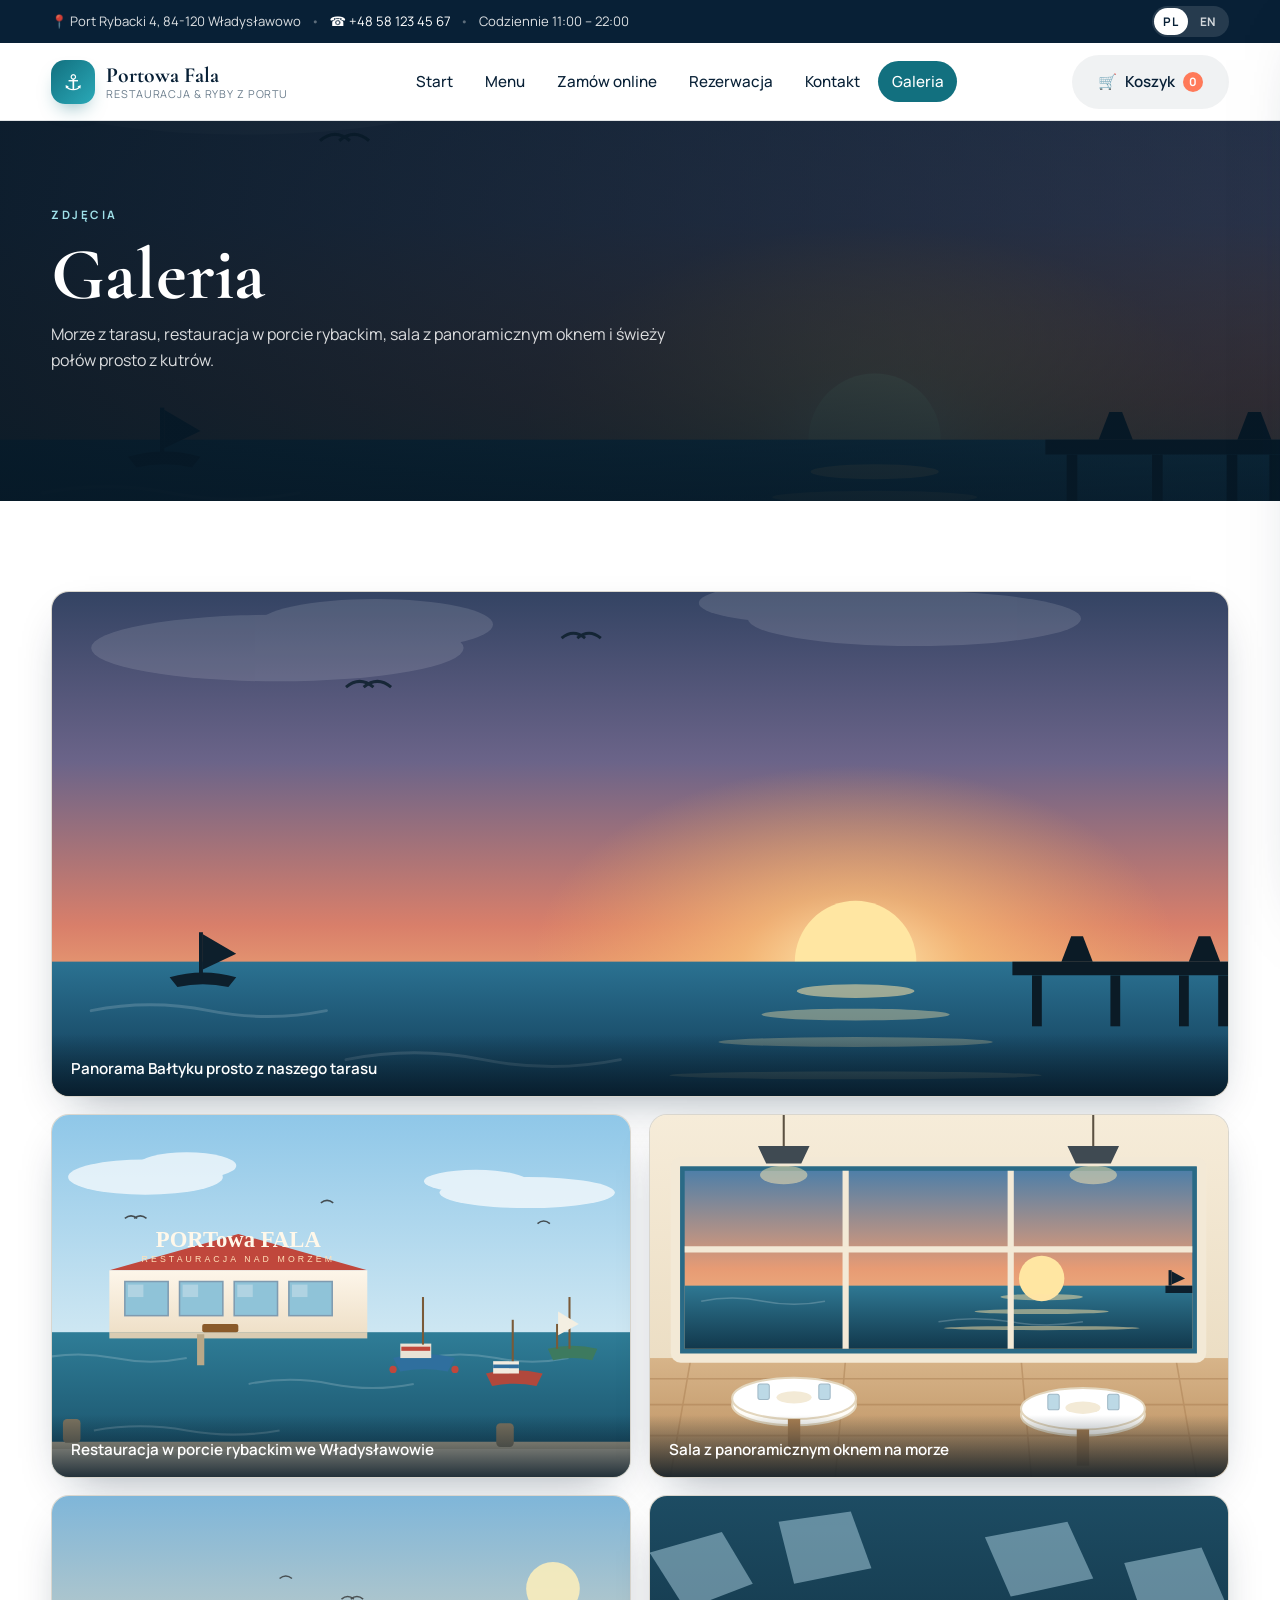
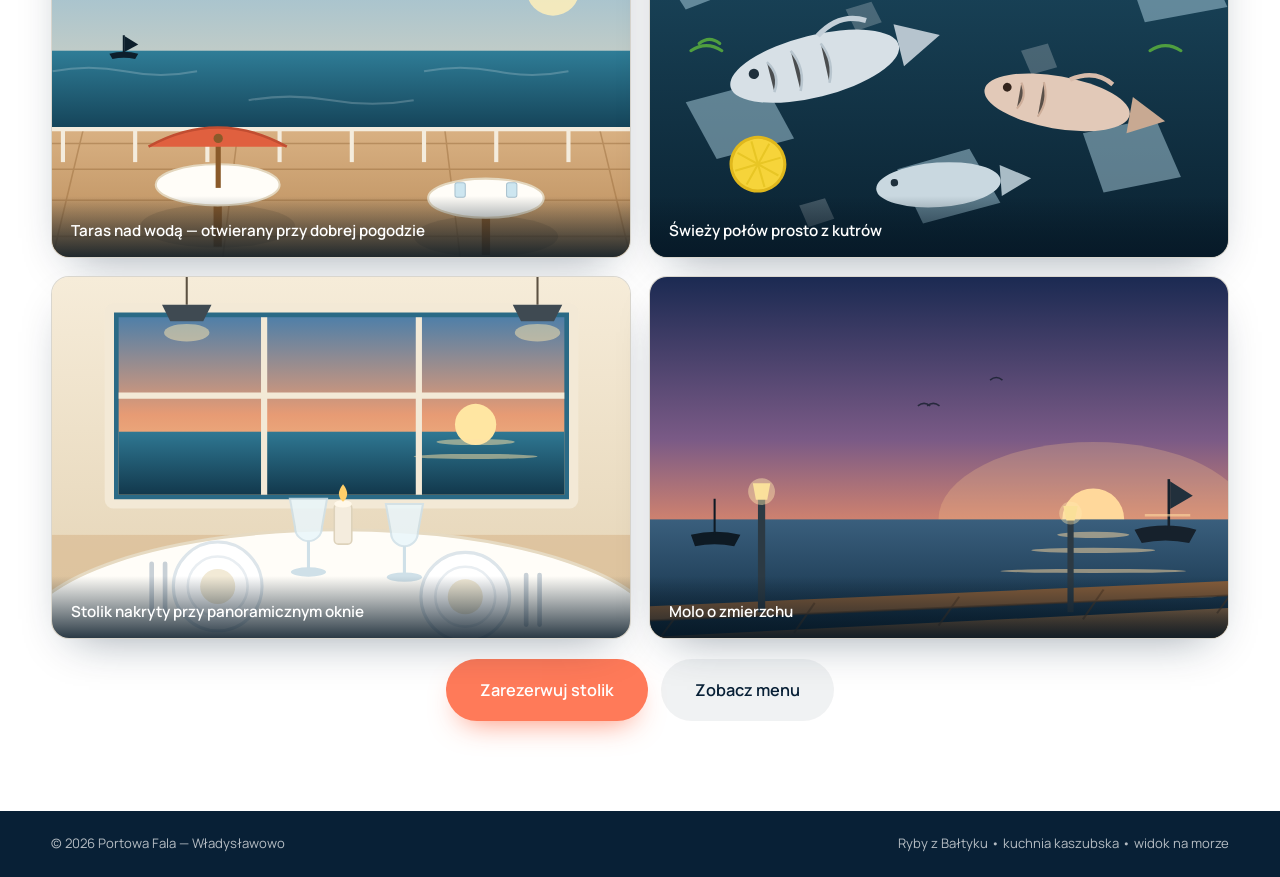
==== galeria.html @ cb75e4c3 "już gotowa strona ale nie pod tel i tablet" ====
<!DOCTYPE html>
<html lang="pl">
<head>
  <meta charset="UTF-8" />
  <meta name="viewport" content="width=device-width, initial-scale=1.0" />
  <title>Galeria — Portowa Fala | Władysławowo</title>
  <meta name="description" content="Galeria restauracji Portowa Fala: panorama Bałtyku, port rybacki we Władysławowie, sala z panoramicznym oknem, taras nad wodą i świeży połów." />
  <link rel="preconnect" href="https://fonts.googleapis.com" />
  <link rel="preconnect" href="https://fonts.gstatic.com" crossorigin />
  <link href="https://fonts.googleapis.com/css2?family=Cormorant+Garamond:wght@500;600;700&family=Manrope:wght@300;400;500;600;700&display=swap" rel="stylesheet" />
  <link rel="stylesheet" href="css/styles.css" />
</head>
<body>
  <div class="topbar">
    <div class="wrap topbar__inner">
      <div class="topbar__info">
        <span>📍 Port Rybacki 4, 84-120 Władysławowo</span>
        <span class="topbar__sep">•</span>
        <a href="tel:+48581234567">☎ +48 58 123 45 67</a>
        <span class="topbar__sep">•</span>
        <span>Codziennie 11:00 – 22:00</span>
      </div>
      <div class="lang" id="langSwitch" role="group" aria-label="Język / Language">
        <button class="lang__btn is-active" data-lang="pl" type="button">PL</button>
        <button class="lang__btn" data-lang="en" type="button">EN</button>
      </div>
    </div>
  </div>

  <header class="nav" id="nav">
    <div class="wrap nav__inner">
      <a href="index.html" class="brand">
        <span class="brand__mark" aria-hidden="true">⚓</span>
        <span class="brand__text">
          <strong>Portowa Fala</strong>
          <small>restauracja &amp; ryby z portu</small>
        </span>
      </a>
      <nav class="nav__links" id="navLinks">
        <a href="index.html">Start</a>
        <a href="menu.html">Menu</a>
        <a href="zamow.html">Zamów online</a>
        <a href="rezerwacja.html">Rezerwacja</a>
        <a href="kontakt.html">Kontakt</a>
        <a href="galeria.html" class="is-current">Galeria</a>
      </nav>
      <div class="nav__actions">
        <button class="btn btn--ghost cart-btn" id="cartBtn" type="button" aria-label="Koszyk" data-i18n-aria-label="cart.aria">
          🛒 <span class="cart-btn__label">Koszyk</span>
          <span class="badge" id="cartCount">0</span>
        </button>
        <button class="hamburger" id="hamburger" type="button" aria-label="Menu" aria-expanded="false">
          <span></span><span></span><span></span>
        </button>
      </div>
    </div>
  </header>

  <section class="page-hero page-hero--photo">
    <img class="page-hero__img" data-place="panorama"
         data-i18n-alt="Panorama morza z tarasu — zachód słońca nad Bałtykiem" alt="Panorama morza z tarasu — zachód słońca nad Bałtykiem" />
    <div class="page-hero__shade" aria-hidden="true"></div>
    <div class="wrap page-hero__content">
      <p class="eyebrow eyebrow--light">Zdjęcia</p>
      <h1>Galeria</h1>
      <p class="page-hero__lead">Morze z tarasu, restauracja w porcie rybackim, sala z panoramicznym oknem i świeży połów prosto z kutrów.</p>
    </div>
  </section>

  <section class="section">
    <div class="wrap">
      <div class="gallery">
        <figure class="gallery__item gallery__item--wide">
          <img data-place="panorama" data-i18n-alt="Panorama morza z tarasu — zachód słońca nad Bałtykiem" alt="Panorama morza z tarasu — zachód słońca nad Bałtykiem" />
          <figcaption>Panorama Bałtyku prosto z naszego tarasu</figcaption>
        </figure>
        <figure class="gallery__item">
          <img data-place="port" data-i18n-alt="Restauracja Portowa Fala w porcie rybackim we Władysławowie" alt="Restauracja Portowa Fala w porcie rybackim we Władysławowie" />
          <figcaption>Restauracja w porcie rybackim we Władysławowie</figcaption>
        </figure>
        <figure class="gallery__item">
          <img data-place="interior" data-i18n-alt="Sala restauracji z panoramicznym oknem na morze" alt="Sala restauracji z panoramicznym oknem na morze" />
          <figcaption>Sala z panoramicznym oknem na morze</figcaption>
        </figure>
        <figure class="gallery__item">
          <img data-place="terrace" data-i18n-alt="Taras restauracji nad wodą" alt="Taras restauracji nad wodą" />
          <figcaption>Taras nad wodą — otwierany przy dobrej pogodzie</figcaption>
        </figure>
        <figure class="gallery__item">
          <img data-place="catch" data-i18n-alt="Świeży połów z kutrów na lodzie" alt="Świeży połów z kutrów na lodzie" />
          <figcaption>Świeży połów prosto z kutrów</figcaption>
        </figure>
        <figure class="gallery__item">
          <img data-place="table" data-i18n-alt="Stolik nakryty przy panoramicznym oknie" alt="Stolik nakryty przy panoramicznym oknie" />
          <figcaption>Stolik nakryty przy panoramicznym oknie</figcaption>
        </figure>
        <figure class="gallery__item">
          <img data-place="molo" data-i18n-alt="Molo rybackie o zmierzchu" alt="Molo rybackie o zmierzchu" />
          <figcaption>Molo o zmierzchu</figcaption>
        </figure>
      </div>

      <div class="actions-row actions-row--center menu-actions">
        <a class="btn btn--primary btn--big" href="rezerwacja.html">Zarezerwuj stolik</a>
        <a class="btn btn--ghost btn--big" href="menu.html">Zobacz menu</a>
      </div>
    </div>
  </section>

  <footer class="footer">
    <div class="wrap footer__inner">
      <span>© <span id="year"></span> Portowa Fala — Władysławowo</span>
      <span>Ryby z Bałtyku • kuchnia kaszubska • widok na morze</span>
    </div>
  </footer>

  <script src="js/i18n.js"></script>
  <script src="js/data.js"></script>
  <script src="js/place-images.js"></script>
  <script src="js/dish-images.js"></script>
  <script src="js/app.js"></script>
</body>
</html>
---- css/styles.css ----
/* ===================================================================
   Portowa Fala — restauracja nad morzem, Władysławowo
   =================================================================== */

:root {
  --navy: #082036;
  --navy-2: #0e3350;
  --sea: #12707f;
  --sea-light: #2aa9b8;
  --sand: #f6efe3;
  --sand-2: #ece0cb;
  --coral: #ff7a59;
  --gold: #d9a441;
  --green: #2f9e63;
  --red: #d5544f;
  --ink: #12212e;
  --muted: #6b7d8c;
  --line: rgba(8, 32, 54, 0.12);
  --white: #ffffff;
  --radius: 18px;
  --radius-sm: 12px;
  --shadow: 0 18px 45px -22px rgba(8, 32, 54, 0.45);
  --shadow-lg: 0 30px 70px -30px rgba(8, 32, 54, 0.55);
  --font: "Manrope", "Segoe UI", system-ui, -apple-system, sans-serif;
  --font-display: "Cormorant Garamond", Georgia, "Times New Roman", serif;
}

* { box-sizing: border-box; }

html { scroll-behavior: smooth; scroll-padding-top: 96px; }

body {
  margin: 0;
  font-family: var(--font);
  color: var(--ink);
  background: var(--white);
  line-height: 1.65;
  -webkit-font-smoothing: antialiased;
}

img { max-width: 100%; display: block; }

a { color: inherit; }

h1, h2, h3 { font-family: var(--font-display); line-height: 1.1; margin: 0 0 0.4em; font-weight: 700; }
h1 { font-size: clamp(2.6rem, 6vw, 4.6rem); }
h2 { font-size: clamp(2rem, 4vw, 3rem); }
h3 { font-size: 1.4rem; }
p { margin: 0 0 1rem; }

.wrap { width: min(1180px, 92vw); margin-inline: auto; }

.eyebrow {
  text-transform: uppercase;
  letter-spacing: 0.22em;
  font-size: 0.72rem;
  font-weight: 700;
  color: var(--sea);
  margin: 0 0 0.7rem;
}
.eyebrow--light { color: #9fe0e8; }

.muted { color: var(--muted); }

/* ---------- Przyciski ---------- */
.btn {
  display: inline-flex;
  align-items: center;
  justify-content: center;
  gap: 0.5rem;
  font: inherit;
  font-weight: 600;
  font-size: 0.95rem;
  padding: 0.8rem 1.5rem;
  border-radius: 999px;
  border: 2px solid transparent;
  cursor: pointer;
  text-decoration: none;
  transition: transform 0.15s ease, box-shadow 0.2s ease, background 0.2s ease, color 0.2s ease;
  white-space: nowrap;
}
.btn:active { transform: translateY(1px); }
.btn--primary { background: var(--coral); color: #fff; box-shadow: 0 14px 30px -14px rgba(255, 122, 89, 0.9); }
.btn--primary:hover { background: #ff6a44; }
.btn--outline { border-color: rgba(255, 255, 255, 0.7); color: #fff; }
.btn--outline:hover { background: rgba(255, 255, 255, 0.14); }
.btn--ghost { background: rgba(8, 32, 54, 0.06); color: var(--navy); border-color: transparent; }
.btn--ghost:hover { background: rgba(8, 32, 54, 0.12); }
.btn--navy { background: var(--navy); color: #fff; }
.btn--navy:hover { background: #0e3350; }
.btn--big { padding: 1rem 2rem; font-size: 1.02rem; }
.btn--block { width: 100%; }
.link { background: none; border: 0; color: var(--sea); font: inherit; font-weight: 600; cursor: pointer; padding: 0; text-decoration: underline; }

.icon-btn { background: none; border: 0; font-size: 1.2rem; cursor: pointer; color: var(--navy); line-height: 1; padding: 0.35rem; }

/* ---------- Topbar ---------- */
.topbar { background: var(--navy); color: rgba(255, 255, 255, 0.86); font-size: 0.82rem; }
.topbar__inner { display: flex; flex-wrap: wrap; gap: 0.6rem 1rem; align-items: center; justify-content: space-between; padding: 0.4rem 0; }
.topbar__info { display: flex; flex-wrap: wrap; gap: 0.6rem; align-items: center; }

/* Przełącznik języka */
.lang { display: inline-flex; align-items: center; gap: 2px; background: rgba(255, 255, 255, 0.12); border-radius: 999px; padding: 2px; }
.lang__btn {
  font: inherit; font-size: 0.74rem; font-weight: 700; letter-spacing: 0.06em;
  color: rgba(255, 255, 255, 0.8); background: none; border: 0; cursor: pointer;
  padding: 0.22rem 0.6rem; border-radius: 999px; transition: 0.2s;
}
.lang__btn:hover { color: #fff; }
.lang__btn.is-active { background: #fff; color: var(--navy); }
.topbar a { color: #fff; text-decoration: none; }
.topbar a:hover { color: var(--sea-light); }
.topbar__sep { opacity: 0.4; }

/* ---------- Nawigacja ---------- */
.nav {
  position: sticky;
  top: 0;
  z-index: 60;
  background: rgba(255, 255, 255, 0.92);
  backdrop-filter: blur(12px);
  border-bottom: 1px solid var(--line);
}
.nav__inner { display: flex; align-items: center; justify-content: space-between; gap: 1rem; padding: 0.7rem 0; }
.brand { display: flex; align-items: center; gap: 0.7rem; text-decoration: none; color: var(--navy); }
.brand__mark {
  display: grid; place-items: center;
  width: 44px; height: 44px; border-radius: 14px;
  background: linear-gradient(135deg, var(--sea), var(--sea-light));
  color: #fff; font-size: 1.35rem;
  box-shadow: 0 10px 22px -12px var(--sea);
}
.brand__text { display: flex; flex-direction: column; line-height: 1.1; }
.brand__text strong { font-family: var(--font-display); font-size: 1.35rem; }
.brand__text small { font-size: 0.68rem; color: var(--muted); letter-spacing: 0.08em; text-transform: uppercase; }

.nav__links { display: flex; gap: 0.3rem; }
.nav__links a {
  text-decoration: none; color: var(--navy); font-weight: 500; font-size: 0.95rem;
  padding: 0.5rem 0.85rem; border-radius: 999px; transition: background 0.2s;
}
.nav__links a:hover { background: rgba(18, 112, 127, 0.1); color: var(--sea); }
.nav__links a.is-current { background: var(--sea); color: #fff; }

.nav__actions { display: flex; align-items: center; gap: 0.5rem; }
.cart-btn { position: relative; }
.badge {
  display: inline-grid; place-items: center; min-width: 20px; height: 20px;
  padding: 0 5px; border-radius: 999px; background: var(--coral); color: #fff;
  font-size: 0.72rem; font-weight: 700;
}
.hamburger { display: none; flex-direction: column; gap: 5px; background: none; border: 0; cursor: pointer; padding: 0.5rem; }
.hamburger span { width: 24px; height: 2px; background: var(--navy); border-radius: 2px; transition: 0.25s; }

/* ---------- Hero ---------- */
.hero { position: relative; overflow: hidden; color: #fff; padding: clamp(4rem, 10vw, 8rem) 0 clamp(9rem, 16vw, 13rem); }
.hero__bg { position: absolute; inset: 0; z-index: 0; }
.hero__sun {
  position: absolute; top: 8%; right: 12%; width: 220px; height: 220px; border-radius: 50%;
  background: radial-gradient(circle, #ffe6ad 0%, rgba(255, 214, 140, 0.55) 45%, transparent 70%);
  filter: blur(4px);
}
.hero__sea {
  position: absolute; inset: 0;
  background:
    radial-gradient(120% 90% at 50% 120%, #177f8f 0%, #0e5f70 40%, #0a3c52 70%, #082036 100%),
    linear-gradient(180deg, #ffd9a0 0%, #ffb877 12%, #2b8ba0 34%, #0b3b52 68%, #061a2b 100%);
}
.hero__waves {
  position: absolute; left: 0; right: 0; bottom: 0; height: 42%;
  background:
    repeating-linear-gradient(180deg, rgba(255,255,255,0.06) 0 2px, transparent 2px 26px);
  mask-image: linear-gradient(180deg, transparent, #000 60%);
  -webkit-mask-image: linear-gradient(180deg, transparent, #000 60%);
  animation: drift 12s linear infinite;
}
@keyframes drift { from { background-position: 0 0; } to { background-position: 0 52px; } }
.hero__pier {
  position: absolute; right: 8%; bottom: 0; width: 190px; height: 46%;
  background: linear-gradient(180deg, #3a2b1c, #241a10);
  clip-path: polygon(38% 0, 62% 0, 100% 100%, 0 100%);
  opacity: 0.55;
}
.hero__content { position: relative; z-index: 2; max-width: 760px; }
.hero h1 { color: #fff; text-shadow: 0 12px 40px rgba(0, 0, 0, 0.4); }
.hero h1 span { color: #ffd9a5; font-style: italic; }
.hero__lead { font-size: 1.15rem; max-width: 560px; color: rgba(255, 255, 255, 0.9); text-shadow: 0 4px 20px rgba(0,0,0,0.35); }
.hero__cta { display: flex; flex-wrap: wrap; gap: 0.8rem; margin: 1.6rem 0 2.4rem; }
.hero__facts { list-style: none; display: flex; flex-wrap: wrap; gap: 1.6rem; padding: 0; margin: 0; }
.hero__facts li { display: flex; flex-direction: column; }
.hero__facts strong { font-family: var(--font-display); font-size: 1.7rem; color: #fff; }
.hero__facts span { font-size: 0.82rem; color: rgba(255, 255, 255, 0.78); }

/* ---------- Sekcje ---------- */
.section { padding: clamp(3.5rem, 7vw, 6rem) 0; }
.section--sand { background: var(--sand); }
.section--sea { background: linear-gradient(160deg, var(--navy) 0%, var(--sea) 100%); color: #fff; }
.section--sea h2, .section--sea h3 { color: #fff; }
.section--sea .eyebrow { color: #9fe0e8; }
.section__head { display: flex; flex-wrap: wrap; gap: 1rem; align-items: flex-end; justify-content: space-between; margin-bottom: 2rem; }
.section__note { max-width: 420px; color: var(--muted); margin: 0; }
.section--sea .section__note { color: rgba(255, 255, 255, 0.8); }

/* ---------- O nas ---------- */
.about { display: grid; grid-template-columns: 1.6fr 1fr; gap: 3rem; align-items: start; }
.about__text p { font-size: 1.02rem; }
.about__list { list-style: none; padding: 0; margin: 1.6rem 0 0; display: grid; grid-template-columns: 1fr 1fr; gap: 0.9rem; }
.about__list li { display: flex; gap: 0.6rem; align-items: flex-start; font-size: 0.95rem; }
.about__list span { font-size: 1.15rem; }
.about__card { background: var(--sand); border-radius: var(--radius); padding: 1.8rem; box-shadow: var(--shadow); }
.stat { display: flex; align-items: baseline; gap: 0.7rem; padding: 0.6rem 0; border-bottom: 1px dashed var(--line); }
.stat strong { font-family: var(--font-display); font-size: 1.9rem; color: var(--sea); }
.stat span { color: var(--muted); font-size: 0.9rem; }
.about__card blockquote { margin: 1.2rem 0 0; font-style: italic; color: var(--navy-2); }
.about__card cite { display: block; margin-top: 0.4rem; font-size: 0.85rem; color: var(--muted); font-style: normal; }

/* ---------- Taby + Menu ---------- */
.tabs { display: flex; flex-wrap: wrap; gap: 0.5rem; margin-bottom: 1.6rem; }
.tab {
  font: inherit; font-weight: 600; font-size: 0.92rem; cursor: pointer;
  padding: 0.6rem 1.1rem; border-radius: 999px;
  border: 1.5px solid var(--line); background: #fff; color: var(--navy);
  transition: 0.2s;
}
.tab:hover { border-color: var(--sea-light); color: var(--sea); }
.tab.is-active { background: var(--sea); border-color: var(--sea); color: #fff; box-shadow: 0 12px 26px -14px var(--sea); }

.menu-grid { display: grid; grid-template-columns: repeat(auto-fill, minmax(300px, 1fr)); gap: 1.1rem; }
.dish {
  background: #fff; border: 1px solid var(--line); border-radius: var(--radius);
  overflow: hidden; display: flex; flex-direction: column;
  transition: transform 0.18s ease, box-shadow 0.2s ease; position: relative;
  animation: fadeUp 0.4s ease both;
}
.dish:hover { transform: translateY(-3px); box-shadow: var(--shadow); }
.dish__photo {
  display: block; width: 100%; aspect-ratio: 16 / 10; object-fit: cover;
  background: linear-gradient(135deg, #f3ecdd, #e6dcc6); border-bottom: 1px solid var(--line);
}
.dish__body { padding: 1.05rem 1.2rem 1.2rem; display: flex; flex-direction: column; gap: 0.5rem; flex: 1; }
@keyframes fadeUp { from { opacity: 0; transform: translateY(10px); } to { opacity: 1; transform: none; } }
.dish__tag {
  align-self: flex-start; font-size: 0.68rem; font-weight: 700; text-transform: uppercase; letter-spacing: 0.08em;
  color: var(--sea); background: rgba(42, 169, 184, 0.12); padding: 0.2rem 0.6rem; border-radius: 999px;
}
.dish__head { display: flex; justify-content: space-between; gap: 0.8rem; align-items: baseline; }
.dish__name { font-family: var(--font-display); font-size: 1.28rem; font-weight: 700; margin: 0; }
.dish__price { font-weight: 700; color: var(--coral); white-space: nowrap; }
.dish__desc { color: var(--muted); font-size: 0.9rem; margin: 0; flex: 1; }
.dish__foot { display: flex; align-items: center; justify-content: space-between; gap: 0.6rem; margin-top: 0.3rem; }
.dish__allerg { font-size: 0.72rem; color: var(--muted); }
.dish .btn { padding: 0.5rem 1rem; font-size: 0.85rem; }

/* ---------- Formularze ---------- */
.card { background: #fff; border-radius: var(--radius); padding: 1.8rem; box-shadow: var(--shadow); border: 1px solid var(--line); }
.form h3 { margin-bottom: 1.2rem; }
.field { margin-bottom: 1.1rem; border: 0; padding: 0; }
.field label, .field legend { display: block; font-weight: 600; font-size: 0.9rem; margin-bottom: 0.4rem; color: var(--navy); }
.req { color: var(--coral); }
input[type="text"], input[type="tel"], input[type="date"], select, textarea {
  width: 100%; font: inherit; font-size: 0.95rem; color: var(--ink);
  padding: 0.75rem 0.9rem; border: 1.5px solid var(--line); border-radius: var(--radius-sm);
  background: #fbfdff; transition: border 0.2s, box-shadow 0.2s;
}
textarea { resize: vertical; min-height: 96px; }
input:focus, select:focus, textarea:focus { outline: none; border-color: var(--sea-light); box-shadow: 0 0 0 4px rgba(42, 169, 184, 0.14); }
.hint { display: block; color: var(--muted); font-size: 0.78rem; margin-top: 0.4rem; }
.err { display: none; color: var(--red); font-size: 0.8rem; margin-top: 0.35rem; font-weight: 600; }
.field.has-error input, .field.has-error textarea, .field.has-error select { border-color: var(--red); background: #fff6f5; }
.field.has-error .err { display: block; }

.radio-row { display: flex; gap: 0.7rem; flex-wrap: wrap; }
.radio-row--col { flex-direction: column; }
.radio {
  display: flex; align-items: flex-start; gap: 0.6rem; cursor: pointer;
  border: 1.5px solid var(--line); border-radius: var(--radius-sm); padding: 0.75rem 1rem; flex: 1;
  background: #fbfdff; transition: 0.2s;
}
.radio:hover { border-color: var(--sea-light); }
.radio input { margin-top: 0.3rem; accent-color: var(--sea); width: 18px; height: 18px; flex: none; }
.radio span { display: flex; flex-direction: column; font-weight: 600; font-size: 0.92rem; }
.radio small { font-weight: 400; color: var(--muted); font-size: 0.8rem; margin-top: 0.15rem; }
.radio:has(input:checked) { border-color: var(--sea); background: rgba(42, 169, 184, 0.08); box-shadow: 0 0 0 3px rgba(42,169,184,0.12); }

/* ---------- Zamów online ---------- */
.order { display: grid; grid-template-columns: 1fr 1.15fr; gap: 2.5rem; align-items: start; }
.order__intro p { color: var(--muted); }
.section--sea .order__intro p { color: rgba(255, 255, 255, 0.9); }
.pay-note { background: rgba(255, 255, 255, 0.1); border: 1px solid rgba(255,255,255,0.2); border-radius: var(--radius); padding: 1.4rem; margin-top: 1.6rem; }
.pay-note h3 { font-size: 1.1rem; margin-bottom: 0.6rem; }
.pay-note ul { margin: 0 0 0.6rem; padding-left: 1.1rem; }
.pay-note li { margin-bottom: 0.4rem; font-size: 0.92rem; color: rgba(255,255,255,0.92); }
.pay-note .muted { color: rgba(255, 255, 255, 0.7); font-size: 0.85rem; margin: 0; }

.order__summary { background: var(--sand); border-radius: var(--radius-sm); padding: 1rem 1.1rem; margin: 1rem 0 1.3rem; }
.order__summary-head { display: flex; justify-content: space-between; align-items: center; font-weight: 700; margin-bottom: 0.6rem; }
.summary-list { list-style: none; padding: 0; margin: 0 0 0.7rem; font-size: 0.9rem; }
.summary-list li { display: flex; justify-content: space-between; gap: 0.8rem; padding: 0.25rem 0; border-bottom: 1px dashed var(--line); }
.summary-total { display: flex; justify-content: space-between; align-items: center; font-weight: 700; padding-top: 0.5rem; }
.summary-total strong { font-size: 1.2rem; color: var(--coral); }
.form__foot { font-size: 0.78rem; text-align: center; margin: 0.9rem 0 0; }

/* ---------- Rezerwacja ---------- */
.res { display: grid; grid-template-columns: 320px 1fr; gap: 1.5rem; align-items: start; margin-bottom: 1.5rem; }
/* Elementy siatki muszą móc się zwężać — inaczej plan sali (aspect-ratio + min-height)
   wymusza minimalną szerokość i na telefonach pojawia się poziome przewijanie. */
.res__controls, .res__map { min-width: 0; }
.floor { min-width: 0; }
.res__controls h3 { margin-bottom: 1rem; }
.legend { display: flex; flex-wrap: wrap; gap: 0.8rem; margin: 1rem 0; font-size: 0.82rem; color: var(--muted); }
.legend span { display: flex; align-items: center; gap: 0.35rem; }
.dot { width: 13px; height: 13px; border-radius: 4px; display: inline-block; }
.dot--free { background: var(--green); }
.dot--taken { background: var(--red); }
.dot--sel { background: var(--gold); }
.dot--small { background: #b9c4ce; }
.dot--weather { background: repeating-linear-gradient(45deg, #c4ccd3 0 4px, #a3adb6 4px 8px); }

/* Pogoda / taras */
.weather {
  display: flex; gap: 0.8rem; align-items: center;
  background: var(--sand); border: 1.5px solid var(--line); border-radius: var(--radius-sm);
  padding: 0.8rem 1rem; margin-bottom: 1.1rem;
}
.weather__icon { font-size: 1.9rem; line-height: 1; }
.weather__info { display: flex; flex-direction: column; line-height: 1.3; }
.weather__info strong { font-family: var(--font-display); font-size: 1.15rem; color: var(--navy); }
.weather__info span { font-size: 0.82rem; color: var(--muted); }
.weather__info small { font-weight: 700; font-size: 0.78rem; margin-top: 0.15rem; }
.weather--open { border-color: var(--green); background: rgba(47, 158, 99, 0.1); }
.weather--open small { color: var(--green); }
.weather--closed { border-color: var(--gold); background: rgba(217, 164, 65, 0.14); }
.weather--closed small { color: #9c6f16; }

.res__picked { border-top: 1px dashed var(--line); padding-top: 0.9rem; font-size: 0.9rem; }
.res__picked strong { color: var(--sea); }

.res__map { padding: 1.2rem; }
.res__map-head { display: flex; justify-content: space-between; align-items: center; margin-bottom: 0.8rem; }
.res__map-head h3 { margin: 0; font-size: 1.2rem; }
.res__sea-label { font-size: 0.85rem; color: var(--sea); font-weight: 600; }

.floor {
  position: relative; width: 100%; aspect-ratio: 16 / 10; min-height: 360px;
  background:
    repeating-linear-gradient(90deg, rgba(176, 146, 100, 0.16) 0 2px, transparent 2px 32px),
    linear-gradient(180deg, #efe0c6 0%, #e7d4b2 33.5%, #eaf6fb 33.5%, #dcedf6 100%);
  border-radius: var(--radius); border: 2px solid var(--line); overflow: hidden;
}
.floor__sea {
  position: absolute; top: 0.3rem; left: 0; right: 0; text-align: center;
  font-size: 0.7rem; letter-spacing: 0.22em; text-transform: uppercase;
  font-weight: 700; color: #2b7f93; pointer-events: none;
}
.floor__window {
  position: absolute; top: 33.5%; left: 3%; right: 3%; text-align: center;
  transform: translateY(-100%); padding-bottom: 0.35rem;
  font-size: 0.66rem; letter-spacing: 0.16em; text-transform: uppercase; color: var(--sea);
  border-bottom: 3px solid var(--sea-light); font-weight: 600; pointer-events: none;
}
.floor__bar {
  position: absolute; right: 2%; top: 40%; width: 46px; height: 24%;
  background: #d8c3a0; border: 2px dashed #b79b70; border-radius: 8px;
  display: grid; place-items: center; font-size: 0.66rem; text-transform: uppercase; color: #8a6f45;
}
.floor__entry {
  position: absolute; left: 0; top: 48%; width: 7%; height: 14%;
  background: var(--navy); color: #fff; display: grid; place-items: center;
  font-size: 0.58rem; border-radius: 0 8px 8px 0; text-align: center; line-height: 1;
  writing-mode: vertical-rl; letter-spacing: 0.1em;
}
.floor__terrace {
  position: absolute; top: 6.5%; left: 0; right: 0;
  padding-top: 0.2rem; text-align: center;
  font-size: 0.64rem; letter-spacing: 0.14em; text-transform: uppercase;
  font-weight: 700; color: #8a6f45; pointer-events: none;
}
.floor--weather-closed .floor__terrace { color: var(--red); }
.floor__hint { font-size: 0.8rem; color: var(--muted); margin: 0.8rem 0 0; }

.table {
  position: absolute; display: grid; place-items: center; text-align: center;
  transform: translate(-50%, -50%);
  font: inherit; font-size: 0.72rem; font-weight: 700; cursor: pointer;
  border: 2px solid rgba(0, 0, 0, 0.14); color: #fff; line-height: 1.05;
  transition: transform 0.15s ease, box-shadow 0.2s ease, filter 0.2s;
  padding: 0.15rem;
}
.table small { display: block; font-weight: 500; font-size: 0.58rem; opacity: 0.9; }
.table--round { border-radius: 50%; }
.table--square { border-radius: 10px; }
.table--free { background: linear-gradient(180deg, #37b473, #268d55); }
.table--free:hover { transform: translate(-50%, -50%) scale(1.07); box-shadow: 0 10px 22px -10px rgba(47,158,99,0.8); }
.table--taken { background: linear-gradient(180deg, #e0706b, #c0433e); cursor: not-allowed; filter: saturate(0.8); opacity: 0.85; }
.table--small { background: #b9c4ce; cursor: not-allowed; }
.table--weather {
  background: repeating-linear-gradient(45deg, #c4ccd3 0 6px, #a9b3bd 6px 12px);
  color: #4f5a64; cursor: not-allowed; opacity: 0.9;
}
.table--zone-taras.table--free { border-color: #8a6f45; border-width: 3px; }
.table--zone-taras.table--selected::after {
  content: "☀"; position: absolute; top: -12px; right: -8px; font-size: 0.8rem;
}
.table--selected {
  background: linear-gradient(180deg, #f0c974, #d9a441); color: var(--navy);
  transform: translate(-50%, -50%) scale(1.08);
  box-shadow: 0 0 0 4px rgba(217,164,65,0.35), 0 12px 26px -10px rgba(217,164,65,0.9);
  z-index: 3;
}
.table--zone-window { border-color: var(--sea); }
.table--zone-taras { border-style: dashed; border-color: #8a6f45; }

.res__form { margin-top: 0.5rem; }
.res__form-grid { display: grid; grid-template-columns: 1fr 1fr; gap: 1rem; }
.res__form-summary { background: var(--sand); border-radius: var(--radius-sm); padding: 0.9rem 1.1rem; margin-bottom: 1.2rem; font-size: 0.92rem; }
.res__form-summary:empty { display: none; }
.res__form-summary b { color: var(--sea); }

/* ---------- Kontakt ---------- */
.contact { display: grid; grid-template-columns: 1fr 1fr; gap: 2.5rem; align-items: center; }
.contact__list { list-style: none; padding: 0; margin: 1.4rem 0 0; }
.contact__list li { display: flex; gap: 0.7rem; padding: 0.55rem 0; border-bottom: 1px dashed rgba(255,255,255,0.2); font-size: 0.96rem; }
.contact__list a { color: #fff; }
/* ---------- Mapa Google ---------- */
.map-embed {
  border-radius: var(--radius); overflow: hidden; border: 1px solid var(--line);
  box-shadow: var(--shadow); background: var(--sand); aspect-ratio: 4 / 3;
}
.map-embed iframe { display: block; width: 100%; height: 100%; border: 0; }
.map-embed--wide { aspect-ratio: 21 / 9; min-height: 320px; }

/* ---------- Footer ---------- */
.footer { background: var(--navy); color: rgba(255,255,255,0.7); font-size: 0.82rem; }
.footer__inner { display: flex; flex-wrap: wrap; justify-content: space-between; gap: 0.5rem; padding: 1.4rem 0; }

/* ---------- Koszyk (drawer) ---------- */
.drawer-overlay {
  position: fixed; inset: 0; background: rgba(8, 32, 54, 0.5); opacity: 0; visibility: hidden;
  transition: 0.25s; z-index: 90; backdrop-filter: blur(2px);
}
.drawer-overlay.is-open { opacity: 1; visibility: visible; }
.drawer {
  position: fixed; top: 0; right: 0; bottom: 0; width: min(400px, 92vw);
  background: #fff; z-index: 100; display: flex; flex-direction: column;
  transform: translateX(105%); transition: transform 0.3s ease; box-shadow: var(--shadow-lg);
}
.drawer.is-open { transform: none; }
.drawer__head { display: flex; justify-content: space-between; align-items: center; padding: 1.2rem 1.4rem; border-bottom: 1px solid var(--line); }
.drawer__head h3 { margin: 0; }
.drawer__body { flex: 1; overflow-y: auto; padding: 1rem 1.4rem; }
.drawer__foot { padding: 1.2rem 1.4rem; border-top: 1px solid var(--line); }
.cart-item { display: flex; align-items: flex-start; justify-content: space-between; gap: 0.7rem; padding: 0.7rem 0; border-bottom: 1px dashed var(--line); font-size: 0.92rem; }
.cart-item__img { width: 46px; height: 46px; border-radius: 10px; object-fit: cover; flex: none; border: 1px solid var(--line); background: var(--sand); }
.cart-item__info { flex: 1; min-width: 0; }
.cart-item__name { font-weight: 600; }
.cart-item__price { color: var(--muted); font-size: 0.85rem; }
.cart-item__qty { display: flex; align-items: center; gap: 0.45rem; margin-top: 0.3rem; }
.qty-btn { width: 26px; height: 26px; border-radius: 8px; border: 1px solid var(--line); background: #fff; cursor: pointer; font-weight: 700; color: var(--navy); line-height: 1; }
.qty-btn:hover { background: var(--sand); }
.cart-item__remove { background: none; border: 0; color: var(--red); cursor: pointer; font-size: 0.8rem; text-decoration: underline; padding: 0; }

/* ---------- Toast ---------- */
.toast {
  position: fixed; left: 50%; bottom: 28px; transform: translate(-50%, 24px);
  background: var(--navy); color: #fff; padding: 0.85rem 1.4rem; border-radius: 999px;
  font-size: 0.9rem; font-weight: 500; box-shadow: var(--shadow-lg); z-index: 120;
  opacity: 0; visibility: hidden; transition: 0.3s; max-width: 90vw; text-align: center;
}
.toast.is-visible { opacity: 1; visibility: visible; transform: translate(-50%, 0); }
.toast--ok { background: var(--green); }
.toast--err { background: var(--red); }

/* ---------- Strona główna: hero ze zdjęciem ---------- */
.hero--home { min-height: min(88vh, 720px); display: flex; align-items: center; padding: clamp(3rem, 8vw, 5rem) 0; }
.hero__photo {
  position: absolute; inset: 0; width: 100%; height: 100%;
  object-fit: cover; z-index: 0;
}
.hero__shade {
  position: absolute; inset: 0; z-index: 1;
  background: linear-gradient(90deg, rgba(6, 24, 38, 0.86) 0%, rgba(6, 24, 38, 0.62) 45%, rgba(6, 24, 38, 0.25) 100%),
              linear-gradient(180deg, rgba(6, 24, 38, 0.25) 0%, rgba(6, 24, 38, 0.55) 100%);
}
.hero--home .hero__content { z-index: 2; }

/* ---------- Galeria ---------- */
.gallery { display: grid; grid-template-columns: repeat(2, 1fr); gap: 1.1rem; }
.gallery__item {
  margin: 0; border-radius: var(--radius); overflow: hidden; position: relative;
  box-shadow: var(--shadow); background: var(--sand); border: 1px solid var(--line);
}
.gallery__item img { width: 100%; aspect-ratio: 16 / 10; object-fit: cover; display: block; transition: transform 0.5s ease; }
.gallery__item:hover img { transform: scale(1.04); }
.gallery__item figcaption {
  position: absolute; left: 0; right: 0; bottom: 0;
  padding: 1.4rem 1.2rem 0.9rem; color: #fff; font-weight: 600; font-size: 0.95rem;
  background: linear-gradient(180deg, transparent, rgba(6, 24, 38, 0.85));
}
.gallery__item--wide { grid-column: 1 / -1; }
.gallery__item--wide img { aspect-ratio: 21 / 9; }

/* ---------- Nagłówek podstrony ---------- */
.page-hero {
  position: relative; overflow: hidden; color: #fff;
  background: linear-gradient(140deg, var(--navy) 0%, var(--navy-2) 45%, var(--sea) 130%);
  padding: clamp(2.4rem, 6vw, 4rem) 0;
}
.page-hero h1 { color: #fff; margin-bottom: 0.3rem; }
.page-hero__lead { max-width: 640px; color: rgba(255, 255, 255, 0.85); margin: 0; }
.page-hero--photo { background: var(--navy); min-height: 320px; display: flex; align-items: flex-end; }
.page-hero__img { position: absolute; inset: 0; width: 100%; height: 100%; object-fit: cover; z-index: 0; }
.page-hero__shade {
  position: absolute; inset: 0; z-index: 1;
  background: linear-gradient(90deg, rgba(6, 24, 38, 0.88), rgba(6, 24, 38, 0.45)),
              linear-gradient(180deg, rgba(6, 24, 38, 0.2), rgba(6, 24, 38, 0.8));
}
.page-hero__content { position: relative; z-index: 2; padding-bottom: clamp(2.4rem, 6vw, 4rem); }

/* ---------- Pasek z przyciskami / akcje ---------- */
.actions-row { display: flex; flex-wrap: wrap; gap: 0.8rem; align-items: center; margin-top: 1.4rem; }
.actions-row--center { justify-content: center; }
.cta-band {
  background: linear-gradient(180deg, var(--sand) 0%, var(--sand-2) 100%);
  padding: clamp(2.6rem, 6vw, 4.2rem) 0; text-align: center;
  border-top: 1px solid var(--line);
}
/* Pas z tekstem na tle zdjęcia */
.photo-band { position: relative; overflow: hidden; color: #fff; padding: clamp(3rem, 8vw, 5.5rem) 0; text-align: center; }
.photo-band__img { position: absolute; inset: 0; width: 100%; height: 100%; object-fit: cover; z-index: 0; }
.photo-band__shade {
  position: absolute; inset: 0; z-index: 1;
  background: linear-gradient(180deg, rgba(6, 24, 38, 0.58) 0%, rgba(6, 24, 38, 0.82) 100%);
}
.photo-band__content { position: relative; z-index: 2; }
.photo-band__content h2 { color: #fff; }
.photo-band__lead { color: rgba(255, 255, 255, 0.88); max-width: 620px; margin: 0 auto 0.4rem; }
.photo-band .actions-row { margin-top: 1.6rem; }
.page-hero--photo { min-height: 380px; }
.cta-band__inner h2 { margin-bottom: 0.4rem; }
.cta-band__inner .muted { margin-bottom: 0.4rem; }
.menu-note { margin: 1.6rem 0 0; font-size: 0.85rem; }
.menu-actions { margin-top: 1.2rem; }

/* ---------- Lista skrótów ---------- */
.mini-list { list-style: none; padding: 0; margin: 1.4rem 0 0; }
.mini-list li { display: flex; gap: 0.6rem; align-items: flex-start; padding: 0.5rem 0; border-bottom: 1px dashed var(--line); font-size: 0.93rem; color: var(--muted); }

/* ---------- Warianty jasne ---------- */
.pay-note--light { background: var(--sand); border-color: var(--line); }
.pay-note--light h3 { color: var(--navy); }
.pay-note--light li { color: var(--ink); }
.pay-note--light .muted { color: var(--muted); }
.contact--light .contact__list li { border-bottom-color: var(--line); }
.contact--light .contact__list a { color: var(--sea); }
.contact--light h2 { color: var(--navy); }
.contact__actions { margin-top: 1.4rem; }

/* ---------- Drobne animacje ---------- */
@keyframes bump { 0% { transform: scale(1); } 40% { transform: scale(1.14); } 100% { transform: scale(1); } }
.cart-btn.is-bump { animation: bump 0.4s ease; }

/* ---------- Responsywność ---------- */
@media (max-width: 980px) {
  .about, .order, .contact, .res { grid-template-columns: 1fr; }
  .about__list { grid-template-columns: 1fr; }
  .about__card { order: -1; }
}
@media (max-width: 780px) {
  .nav__links {
    position: absolute; top: 100%; left: 0; right: 0;
    flex-direction: column; background: #fff; padding: 0.6rem;
    border-bottom: 1px solid var(--line); box-shadow: var(--shadow);
    transform: scaleY(0); transform-origin: top; transition: 0.2s; gap: 0.15rem;
  }
  .nav__links.is-open { transform: scaleY(1); }
  .nav__links a { padding: 0.7rem 1rem; }
  .hamburger { display: flex; }
  .cart-btn__label { display: none; }
  .res__form-grid { grid-template-columns: 1fr; }
  .floor { min-height: 300px; }
  .gallery { grid-template-columns: 1fr; }
  .gallery__item--wide img { aspect-ratio: 16 / 10; }
  .map-embed--wide { aspect-ratio: 16 / 10; min-height: 0; }
}
@media (max-width: 520px) {
  .hero__facts { gap: 1rem; }
  .card { padding: 1.2rem; }
  .table { font-size: 0.62rem; }
}
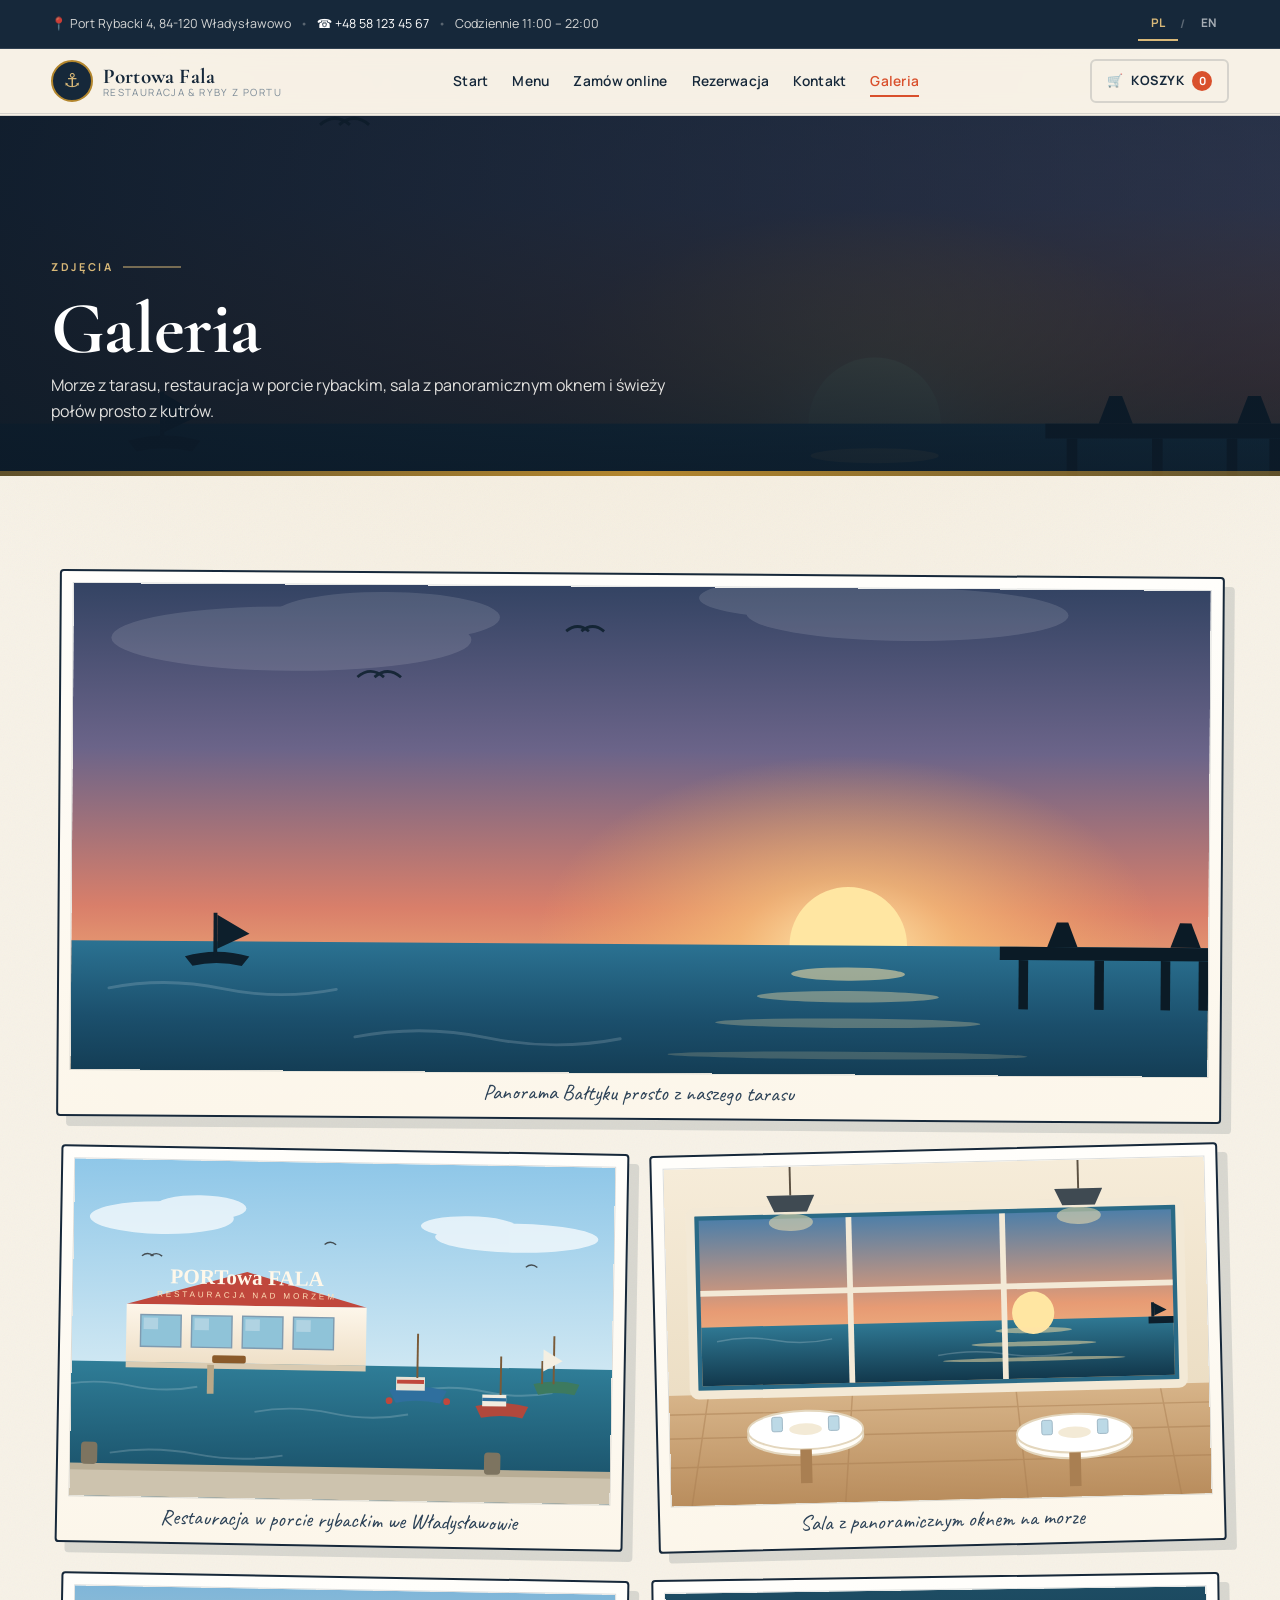
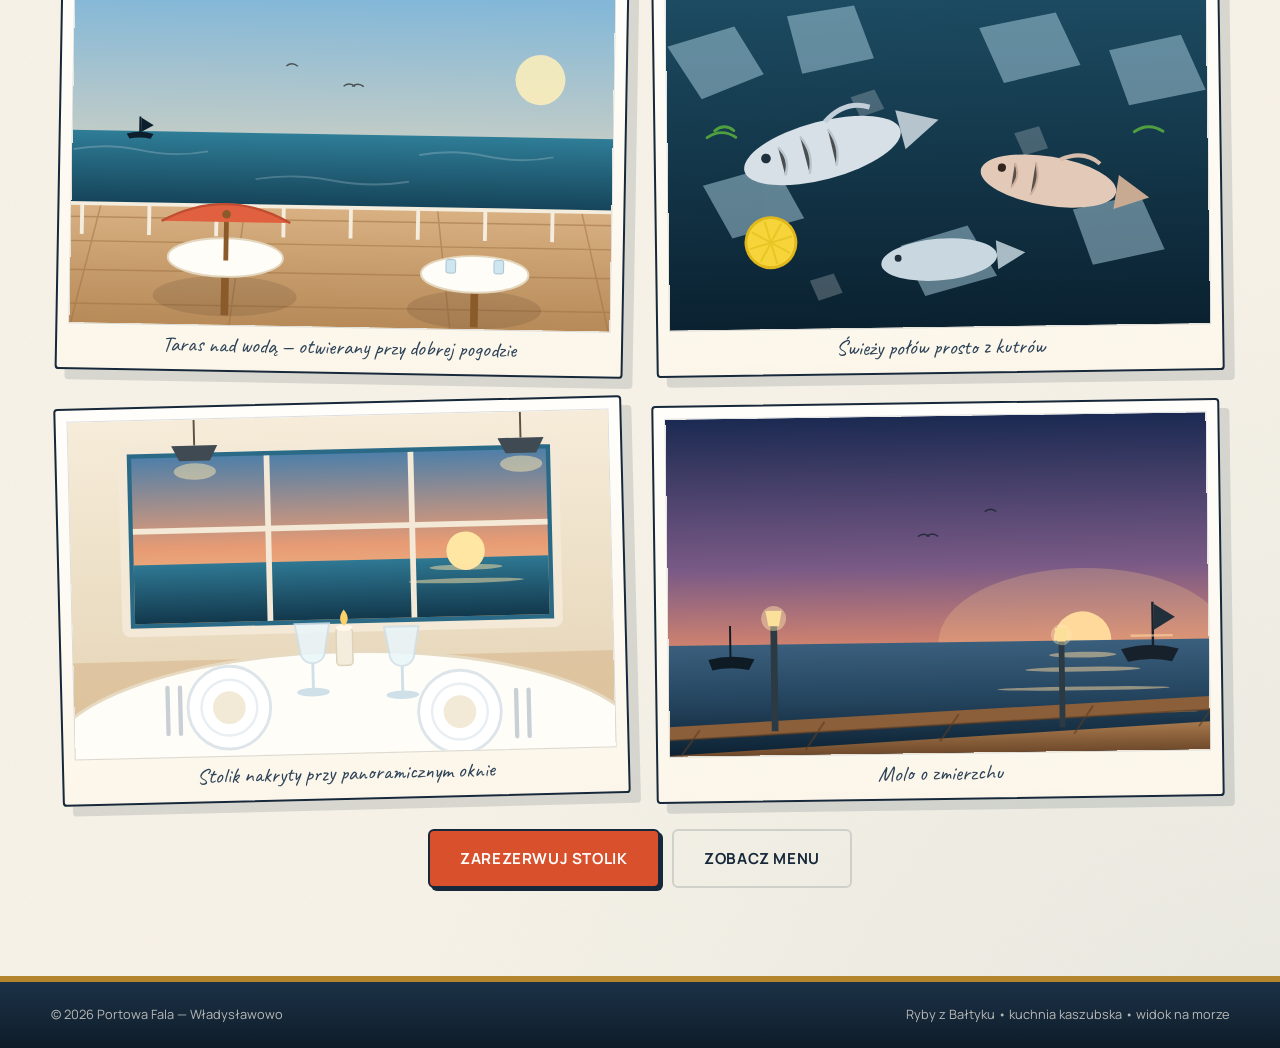
==== commit 1cfbdf51: "strona ustawiona pod tablety telefony i przegladarki do tego zwiekszono resopnsywność i charakter" ====
--- a/galeria.html
+++ b/galeria.html
@@ -2,12 +2,13 @@
 <html lang="pl">
 <head>
   <meta charset="UTF-8" />
-  <meta name="viewport" content="width=device-width, initial-scale=1.0" />
+  <meta name="viewport" content="width=device-width, initial-scale=1.0, viewport-fit=cover" />
+  <meta name="theme-color" content="#16283a" />
   <title>Galeria — Portowa Fala | Władysławowo</title>
   <meta name="description" content="Galeria restauracji Portowa Fala: panorama Bałtyku, port rybacki we Władysławowie, sala z panoramicznym oknem, taras nad wodą i świeży połów." />
   <link rel="preconnect" href="https://fonts.googleapis.com" />
   <link rel="preconnect" href="https://fonts.gstatic.com" crossorigin />
-  <link href="https://fonts.googleapis.com/css2?family=Cormorant+Garamond:wght@500;600;700&family=Manrope:wght@300;400;500;600;700&display=swap" rel="stylesheet" />
+  <link href="https://fonts.googleapis.com/css2?family=Caveat:wght@400;600&family=Cormorant+Garamond:ital,wght@0,600;0,700;1,600&family=Manrope:wght@400;600;700&display=swap" rel="stylesheet" />
   <link rel="stylesheet" href="css/styles.css" />
 </head>
 <body>
@@ -45,7 +46,7 @@
         <a href="galeria.html" class="is-current">Galeria</a>
       </nav>
       <div class="nav__actions">
-        <button class="btn btn--ghost cart-btn" id="cartBtn" type="button" aria-label="Koszyk" data-i18n-aria-label="cart.aria">
+        <button class="btn btn--ghost cart-btn" id="cartBtn" type="button">
           🛒 <span class="cart-btn__label">Koszyk</span>
           <span class="badge" id="cartCount">0</span>
         </button>
@@ -56,7 +57,8 @@
     </div>
   </header>
 
-  <section class="page-hero page-hero--photo">
+  <main>
+<section class="page-hero page-hero--photo">
     <img class="page-hero__img" data-place="panorama"
          data-i18n-alt="Panorama morza z tarasu — zachód słońca nad Bałtykiem" alt="Panorama morza z tarasu — zachód słońca nad Bałtykiem" />
     <div class="page-hero__shade" aria-hidden="true"></div>
@@ -107,6 +109,8 @@
     </div>
   </section>
 
+  </main>
+
   <footer class="footer">
     <div class="wrap footer__inner">
       <span>© <span id="year"></span> Portowa Fala — Władysławowo</span>
@@ -114,10 +118,10 @@
     </div>
   </footer>
 
-  <script src="js/i18n.js"></script>
-  <script src="js/data.js"></script>
-  <script src="js/place-images.js"></script>
-  <script src="js/dish-images.js"></script>
-  <script src="js/app.js"></script>
+  <script src="js/i18n.js" defer></script>
+  <script src="js/data.js" defer></script>
+  <script src="js/place-images.js" defer></script>
+  <script src="js/dish-images.js" defer></script>
+  <script src="js/app.js" defer></script>
 </body>
 </html>
--- a/css/styles.css
+++ b/css/styles.css
@@ -1,589 +1,948 @@
 /* ===================================================================
-   Portowa Fala — restauracja nad morzem, Władysławowo
+   Portowa Fala — Władysławowo
+   Styl: drukowana karta portowa (papier, tusz, mosiądz, koral)
    =================================================================== */
 
+/* ------------------------------------------------------------------
+   1. ZMIENNE
+   ------------------------------------------------------------------ */
 :root {
-  --navy: #082036;
-  --navy-2: #0e3350;
-  --sea: #12707f;
-  --sea-light: #2aa9b8;
-  --sand: #f6efe3;
-  --sand-2: #ece0cb;
-  --coral: #ff7a59;
-  --gold: #d9a441;
-  --green: #2f9e63;
-  --red: #d5544f;
-  --ink: #12212e;
-  --muted: #6b7d8c;
-  --line: rgba(8, 32, 54, 0.12);
-  --white: #ffffff;
-  --radius: 18px;
-  --radius-sm: 12px;
-  --shadow: 0 18px 45px -22px rgba(8, 32, 54, 0.45);
-  --shadow-lg: 0 30px 70px -30px rgba(8, 32, 54, 0.55);
+  color-scheme: light; /* spójne kolory formularzy w trybie ciemnym systemu */
+  --ink: #16283a;
+  --ink-soft: #2c4257;
+  --ink-15: rgba(22, 40, 58, 0.15);
+  --ink-08: rgba(22, 40, 58, 0.08);
+
+  --paper: #f7f2e7;
+  --paper-2: #efe7d6;
+  --kraft: #e5d9c0;
+  --white: #fffdf8;
+
+  --sea: #1c6b7a;
+  --sea-light: #3d97a6;
+  --coral: #d9502c;
+  --coral-dark: #b93f1f;
+  --brass: #b3862d;
+  --brass-light: #d8b878;
+
+  --green: #2f7d52;
+  --red: #c0432f;
+
+  --radius: 10px;
+  --radius-sm: 6px;
+
+  --shadow: 6px 6px 0 rgba(22, 40, 58, 0.09);
+  --shadow-lg: 10px 10px 0 rgba(22, 40, 58, 0.13);
+  --shadow-hard: 3px 3px 0 var(--ink);
+
   --font: "Manrope", "Segoe UI", system-ui, -apple-system, sans-serif;
   --font-display: "Cormorant Garamond", Georgia, "Times New Roman", serif;
-}
-
-* { box-sizing: border-box; }
-
-html { scroll-behavior: smooth; scroll-padding-top: 96px; }
+  --font-hand: "Caveat", "Segoe Script", "Comic Sans MS", cursive;
+
+  --safe-top: env(safe-area-inset-top, 0px);
+  --safe-bottom: env(safe-area-inset-bottom, 0px);
+  --safe-left: env(safe-area-inset-left, 0px);
+  --safe-right: env(safe-area-inset-right, 0px);
+}
+
+/* ------------------------------------------------------------------
+   2. BAZA
+   ------------------------------------------------------------------ */
+*,
+*::before,
+*::after { box-sizing: border-box; }
+
+html {
+  -webkit-text-size-adjust: 100%;
+  text-size-adjust: 100%;
+  scroll-behavior: smooth;
+  scroll-padding-top: 92px;
+  overflow-x: hidden;
+}
 
 body {
   margin: 0;
   font-family: var(--font);
+  font-size: 1rem;
+  line-height: 1.65;
   color: var(--ink);
-  background: var(--white);
-  line-height: 1.65;
+  background-color: var(--paper);
+  background-image:
+    radial-gradient(130% 70% at 50% -12%, rgba(216, 184, 120, 0.18), rgba(216, 184, 120, 0) 62%),
+    radial-gradient(120% 60% at 100% 105%, rgba(28, 107, 122, 0.07), rgba(28, 107, 122, 0) 60%),
+    url("data:image/svg+xml,%3Csvg xmlns='http://www.w3.org/2000/svg' width='140' height='140'%3E%3Cfilter id='n'%3E%3CfeTurbulence type='fractalNoise' baseFrequency='0.85' numOctaves='3'/%3E%3C/filter%3E%3Crect width='140' height='140' filter='url(%23n)' opacity='0.045'/%3E%3C/svg%3E");
+  background-repeat: no-repeat, no-repeat, repeat;
   -webkit-font-smoothing: antialiased;
-}
-
-img { max-width: 100%; display: block; }
-
-a { color: inherit; }
-
-h1, h2, h3 { font-family: var(--font-display); line-height: 1.1; margin: 0 0 0.4em; font-weight: 700; }
-h1 { font-size: clamp(2.6rem, 6vw, 4.6rem); }
-h2 { font-size: clamp(2rem, 4vw, 3rem); }
-h3 { font-size: 1.4rem; }
+  -moz-osx-font-smoothing: grayscale;
+  -webkit-tap-highlight-color: transparent;
+  padding-left: var(--safe-left);
+  padding-right: var(--safe-right);
+}
+
+/* clip nie tworzy kontenera przewijania — sticky nav działa pewnie */
+@supports (overflow-x: clip) {
+  html, body { overflow-x: clip; }
+}
+
+img, iframe, svg, video { max-width: 100%; display: block; }
+img { height: auto; }
+
+a { color: var(--sea); text-underline-offset: 3px; }
+
+h1, h2, h3, h4 {
+  font-family: var(--font-display);
+  font-weight: 700;
+  line-height: 1.05;
+  margin: 0 0 0.5em;
+  color: var(--ink);
+  letter-spacing: -0.01em;
+}
+h1 { font-size: clamp(2.4rem, 7vw, 4.6rem); }
+h2 { font-size: clamp(1.9rem, 4.6vw, 3rem); }
+h3 { font-size: 1.35rem; }
 p { margin: 0 0 1rem; }
 
-.wrap { width: min(1180px, 92vw); margin-inline: auto; }
-
+.wrap {
+  width: min(1180px, 92vw);
+  margin-inline: auto;
+  min-width: 0;
+}
+
+.muted { color: #6c7b88; }
+
+/* Kicker: numer + nazwa działu */
 .eyebrow {
+  display: inline-flex;
+  align-items: center;
+  gap: 0.6rem;
   text-transform: uppercase;
-  letter-spacing: 0.22em;
-  font-size: 0.72rem;
+  letter-spacing: 0.24em;
+  font-size: 0.68rem;
   font-weight: 700;
-  color: var(--sea);
-  margin: 0 0 0.7rem;
-}
-.eyebrow--light { color: #9fe0e8; }
-
-.muted { color: var(--muted); }
-
-/* ---------- Przyciski ---------- */
+  color: var(--coral);
+  margin: 0 0 0.9rem;
+}
+.eyebrow::after {
+  content: "";
+  width: clamp(24px, 6vw, 58px);
+  height: 2px;
+  background: currentColor;
+  opacity: 0.5;
+}
+.eyebrow--light { color: var(--brass-light); }
+.eyebrow--light::after { background: var(--brass-light); }
+
+/* Pismo odręczne */
+.hand {
+  font-family: var(--font-hand);
+  font-size: clamp(1.15rem, 2.6vw, 1.5rem);
+  line-height: 1.2;
+  color: var(--brass-light);
+  transform: rotate(-1.5deg);
+  display: inline-block;
+}
+
+/* ------------------------------------------------------------------
+   3. PRZYCISKI
+   ------------------------------------------------------------------ */
 .btn {
   display: inline-flex;
   align-items: center;
   justify-content: center;
   gap: 0.5rem;
   font: inherit;
-  font-weight: 600;
-  font-size: 0.95rem;
-  padding: 0.8rem 1.5rem;
-  border-radius: 999px;
-  border: 2px solid transparent;
+  font-size: 0.9rem;
+  font-weight: 700;
+  letter-spacing: 0.04em;
+  text-transform: uppercase;
+  text-decoration: none;
+  padding: 0.72rem 1.35rem;
+  min-height: 44px;
+  border: 2px solid var(--ink);
+  border-radius: var(--radius-sm);
+  background: var(--white);
+  color: var(--ink);
   cursor: pointer;
-  text-decoration: none;
-  transition: transform 0.15s ease, box-shadow 0.2s ease, background 0.2s ease, color 0.2s ease;
+  touch-action: manipulation;
+  transition: transform 0.12s ease, box-shadow 0.12s ease, background 0.15s ease, color 0.15s ease;
+}
+.btn:hover { transform: translate(-1px, -1px); box-shadow: 4px 4px 0 var(--ink-15); }
+.btn:active { transform: translate(1px, 1px); box-shadow: none; }
+.btn:focus-visible { outline: 3px solid var(--sea-light); outline-offset: 2px; }
+
+.btn--primary { background: var(--coral); border-color: var(--ink); color: #fff; box-shadow: var(--shadow-hard); }
+.btn--primary:hover { background: var(--coral-dark); box-shadow: 5px 5px 0 var(--ink); }
+.btn--navy { background: var(--ink); color: var(--paper); box-shadow: var(--shadow-hard); }
+.btn--navy:hover { background: var(--ink-soft); box-shadow: 5px 5px 0 var(--ink-15); }
+.btn--outline { background: transparent; border-color: rgba(255, 255, 255, 0.85); color: #fff; }
+.btn--outline:hover { background: rgba(255, 255, 255, 0.14); box-shadow: 4px 4px 0 rgba(255, 255, 255, 0.25); }
+.btn--ghost { background: transparent; border-color: var(--ink-15); color: var(--ink); }
+.btn--ghost:hover { background: var(--white); border-color: var(--ink); }
+.btn--big { padding: 0.95rem 1.9rem; font-size: 0.95rem; }
+.btn--block { width: 100%; }
+
+.icon-btn {
+  background: none; border: 0; font-size: 1.15rem; cursor: pointer;
+  color: var(--ink); line-height: 1; padding: 0.55rem; min-width: 44px; min-height: 44px;
+}
+
+.link { background: none; border: 0; color: var(--sea); font: inherit; font-weight: 700; cursor: pointer; padding: 0; text-decoration: underline; }
+
+/* ------------------------------------------------------------------
+   4. PASEK GÓRNY + NAWIGACJA
+   ------------------------------------------------------------------ */
+.topbar {
+  background: var(--ink);
+  color: rgba(255, 253, 248, 0.82);
+  font-size: 0.78rem;
+  padding-top: var(--safe-top);
+  border-bottom: 1px solid rgba(255, 255, 255, 0.12);
+}
+.topbar__inner {
+  display: flex; flex-wrap: wrap; align-items: center; justify-content: space-between;
+  gap: 0.4rem 1rem; padding: 0.45rem 0;
+}
+.topbar__info { display: flex; flex-wrap: wrap; align-items: center; gap: 0.55rem; min-width: 0; }
+.topbar a { color: #fff; text-decoration: none; }
+.topbar a:hover { color: var(--brass-light); }
+.topbar__sep { opacity: 0.35; }
+
+/* język: PL / EN */
+.lang { display: inline-flex; align-items: center; gap: 0.15rem; font-weight: 700; letter-spacing: 0.1em; font-size: 0.74rem; }
+.lang__btn {
+  font: inherit; color: rgba(255, 255, 255, 0.62);
+  background: none; border: 0; cursor: pointer;
+  padding: 0.35rem 0.45rem; min-width: 40px; min-height: 34px;
+  border-bottom: 2px solid transparent;
+  touch-action: manipulation;
+}
+.lang__btn:hover { color: #fff; }
+.lang__btn.is-active { color: var(--brass-light); border-bottom-color: var(--brass-light); }
+.lang__btn:focus-visible { outline: 2px solid var(--brass-light); outline-offset: -1px; }
+.lang::after { content: "/"; color: rgba(255, 255, 255, 0.3); order: 1; }
+.lang__btn:first-of-type { order: 0; }
+.lang__btn:last-of-type { order: 2; }
+
+.nav {
+  position: sticky; top: 0; z-index: 60;
+  background: rgba(247, 242, 231, 0.94);
+  border-bottom: 3px double var(--ink-15);
+}
+@supports ((-webkit-backdrop-filter: blur(8px)) or (backdrop-filter: blur(8px))) {
+  .nav { -webkit-backdrop-filter: blur(9px); backdrop-filter: blur(9px); background: rgba(247, 242, 231, 0.86); }
+}
+.nav__inner { display: flex; align-items: center; justify-content: space-between; gap: 0.8rem; padding: 0.6rem 0; }
+
+.brand { display: flex; align-items: center; gap: 0.6rem; text-decoration: none; color: var(--ink); min-width: 0; }
+.brand__mark {
+  display: grid; place-items: center; flex: none;
+  width: 42px; height: 42px; border-radius: 50%;
+  background: var(--ink); color: var(--brass-light);
+  font-size: 1.2rem; border: 2px solid var(--brass);
+}
+.brand__text { display: flex; flex-direction: column; line-height: 1.05; min-width: 0; }
+.brand__text strong { font-family: var(--font-display); font-size: 1.32rem; letter-spacing: 0.01em; }
+.brand__text small { font-size: 0.62rem; letter-spacing: 0.14em; text-transform: uppercase; color: #7b8a96; }
+
+.nav__links { display: flex; align-items: center; gap: 0.1rem; }
+.nav__links a {
+  position: relative;
+  text-decoration: none; color: var(--ink);
+  font-size: 0.86rem; font-weight: 600; letter-spacing: 0.02em;
+  padding: 0.55rem 0.7rem; border-radius: 4px;
   white-space: nowrap;
 }
-.btn:active { transform: translateY(1px); }
-.btn--primary { background: var(--coral); color: #fff; box-shadow: 0 14px 30px -14px rgba(255, 122, 89, 0.9); }
-.btn--primary:hover { background: #ff6a44; }
-.btn--outline { border-color: rgba(255, 255, 255, 0.7); color: #fff; }
-.btn--outline:hover { background: rgba(255, 255, 255, 0.14); }
-.btn--ghost { background: rgba(8, 32, 54, 0.06); color: var(--navy); border-color: transparent; }
-.btn--ghost:hover { background: rgba(8, 32, 54, 0.12); }
-.btn--navy { background: var(--navy); color: #fff; }
-.btn--navy:hover { background: #0e3350; }
-.btn--big { padding: 1rem 2rem; font-size: 1.02rem; }
-.btn--block { width: 100%; }
-.link { background: none; border: 0; color: var(--sea); font: inherit; font-weight: 600; cursor: pointer; padding: 0; text-decoration: underline; }
-
-.icon-btn { background: none; border: 0; font-size: 1.2rem; cursor: pointer; color: var(--navy); line-height: 1; padding: 0.35rem; }
-
-/* ---------- Topbar ---------- */
-.topbar { background: var(--navy); color: rgba(255, 255, 255, 0.86); font-size: 0.82rem; }
-.topbar__inner { display: flex; flex-wrap: wrap; gap: 0.6rem 1rem; align-items: center; justify-content: space-between; padding: 0.4rem 0; }
-.topbar__info { display: flex; flex-wrap: wrap; gap: 0.6rem; align-items: center; }
-
-/* Przełącznik języka */
-.lang { display: inline-flex; align-items: center; gap: 2px; background: rgba(255, 255, 255, 0.12); border-radius: 999px; padding: 2px; }
-.lang__btn {
-  font: inherit; font-size: 0.74rem; font-weight: 700; letter-spacing: 0.06em;
-  color: rgba(255, 255, 255, 0.8); background: none; border: 0; cursor: pointer;
-  padding: 0.22rem 0.6rem; border-radius: 999px; transition: 0.2s;
-}
-.lang__btn:hover { color: #fff; }
-.lang__btn.is-active { background: #fff; color: var(--navy); }
-.topbar a { color: #fff; text-decoration: none; }
-.topbar a:hover { color: var(--sea-light); }
-.topbar__sep { opacity: 0.4; }
-
-/* ---------- Nawigacja ---------- */
-.nav {
-  position: sticky;
-  top: 0;
-  z-index: 60;
-  background: rgba(255, 255, 255, 0.92);
-  backdrop-filter: blur(12px);
-  border-bottom: 1px solid var(--line);
-}
-.nav__inner { display: flex; align-items: center; justify-content: space-between; gap: 1rem; padding: 0.7rem 0; }
-.brand { display: flex; align-items: center; gap: 0.7rem; text-decoration: none; color: var(--navy); }
-.brand__mark {
-  display: grid; place-items: center;
-  width: 44px; height: 44px; border-radius: 14px;
-  background: linear-gradient(135deg, var(--sea), var(--sea-light));
-  color: #fff; font-size: 1.35rem;
-  box-shadow: 0 10px 22px -12px var(--sea);
-}
-.brand__text { display: flex; flex-direction: column; line-height: 1.1; }
-.brand__text strong { font-family: var(--font-display); font-size: 1.35rem; }
-.brand__text small { font-size: 0.68rem; color: var(--muted); letter-spacing: 0.08em; text-transform: uppercase; }
-
-.nav__links { display: flex; gap: 0.3rem; }
-.nav__links a {
-  text-decoration: none; color: var(--navy); font-weight: 500; font-size: 0.95rem;
-  padding: 0.5rem 0.85rem; border-radius: 999px; transition: background 0.2s;
-}
-.nav__links a:hover { background: rgba(18, 112, 127, 0.1); color: var(--sea); }
-.nav__links a.is-current { background: var(--sea); color: #fff; }
-
-.nav__actions { display: flex; align-items: center; gap: 0.5rem; }
-.cart-btn { position: relative; }
+.nav__links a::after {
+  content: ""; position: absolute; left: 0.7rem; right: 0.7rem; bottom: 0.28rem;
+  height: 2px; background: var(--coral); transform: scaleX(0); transform-origin: left;
+  transition: transform 0.2s ease;
+}
+.nav__links a:hover::after { transform: scaleX(1); }
+.nav__links a.is-current { color: var(--coral); }
+.nav__links a.is-current::after { transform: scaleX(1); }
+
+.nav__actions { display: flex; align-items: center; gap: 0.4rem; }
+.cart-btn { position: relative; padding: 0.5rem 0.9rem; font-size: 0.8rem; }
+.cart-btn.is-bump { animation: bump 0.4s ease; }
+@keyframes bump { 0% { transform: scale(1); } 40% { transform: scale(1.12); } 100% { transform: scale(1); } }
 .badge {
-  display: inline-grid; place-items: center; min-width: 20px; height: 20px;
-  padding: 0 5px; border-radius: 999px; background: var(--coral); color: #fff;
-  font-size: 0.72rem; font-weight: 700;
-}
-.hamburger { display: none; flex-direction: column; gap: 5px; background: none; border: 0; cursor: pointer; padding: 0.5rem; }
-.hamburger span { width: 24px; height: 2px; background: var(--navy); border-radius: 2px; transition: 0.25s; }
-
-/* ---------- Hero ---------- */
-.hero { position: relative; overflow: hidden; color: #fff; padding: clamp(4rem, 10vw, 8rem) 0 clamp(9rem, 16vw, 13rem); }
-.hero__bg { position: absolute; inset: 0; z-index: 0; }
-.hero__sun {
-  position: absolute; top: 8%; right: 12%; width: 220px; height: 220px; border-radius: 50%;
-  background: radial-gradient(circle, #ffe6ad 0%, rgba(255, 214, 140, 0.55) 45%, transparent 70%);
-  filter: blur(4px);
-}
-.hero__sea {
-  position: absolute; inset: 0;
+  display: inline-grid; place-items: center; min-width: 20px; height: 20px; padding: 0 5px;
+  border-radius: 999px; background: var(--coral); color: #fff; font-size: 0.7rem; font-weight: 700;
+}
+
+.hamburger {
+  display: none; flex-direction: column; gap: 5px;
+  background: none; border: 0; cursor: pointer;
+  padding: 0.6rem; min-width: 44px; min-height: 44px; align-items: center; justify-content: center;
+}
+.hamburger span { width: 24px; height: 2px; background: var(--ink); border-radius: 2px; transition: transform 0.22s ease, opacity 0.22s ease; }
+.hamburger[aria-expanded="true"] span:nth-child(1) { transform: translateY(7px) rotate(45deg); }
+.hamburger[aria-expanded="true"] span:nth-child(2) { opacity: 0; }
+.hamburger[aria-expanded="true"] span:nth-child(3) { transform: translateY(-7px) rotate(-45deg); }
+
+/* ------------------------------------------------------------------
+   5. HERO (strona główna)
+   ------------------------------------------------------------------ */
+.hero {
+  position: relative; overflow: hidden;
+  color: var(--white);
+  padding: clamp(3rem, 8vw, 5.5rem) 0 clamp(4rem, 10vw, 7rem);
+  min-height: 560px;
+  min-height: min(88vh, 720px);
+  min-height: min(88svh, 720px);
+  display: flex; align-items: center;
+}
+.hero__photo { position: absolute; inset: 0; width: 100%; height: 100%; object-fit: cover; z-index: 0; }
+.hero__shade {
+  position: absolute; inset: 0; z-index: 1;
   background:
-    radial-gradient(120% 90% at 50% 120%, #177f8f 0%, #0e5f70 40%, #0a3c52 70%, #082036 100%),
-    linear-gradient(180deg, #ffd9a0 0%, #ffb877 12%, #2b8ba0 34%, #0b3b52 68%, #061a2b 100%);
-}
-.hero__waves {
-  position: absolute; left: 0; right: 0; bottom: 0; height: 42%;
-  background:
-    repeating-linear-gradient(180deg, rgba(255,255,255,0.06) 0 2px, transparent 2px 26px);
-  mask-image: linear-gradient(180deg, transparent, #000 60%);
-  -webkit-mask-image: linear-gradient(180deg, transparent, #000 60%);
-  animation: drift 12s linear infinite;
-}
-@keyframes drift { from { background-position: 0 0; } to { background-position: 0 52px; } }
-.hero__pier {
-  position: absolute; right: 8%; bottom: 0; width: 190px; height: 46%;
-  background: linear-gradient(180deg, #3a2b1c, #241a10);
-  clip-path: polygon(38% 0, 62% 0, 100% 100%, 0 100%);
-  opacity: 0.55;
-}
-.hero__content { position: relative; z-index: 2; max-width: 760px; }
-.hero h1 { color: #fff; text-shadow: 0 12px 40px rgba(0, 0, 0, 0.4); }
-.hero h1 span { color: #ffd9a5; font-style: italic; }
-.hero__lead { font-size: 1.15rem; max-width: 560px; color: rgba(255, 255, 255, 0.9); text-shadow: 0 4px 20px rgba(0,0,0,0.35); }
-.hero__cta { display: flex; flex-wrap: wrap; gap: 0.8rem; margin: 1.6rem 0 2.4rem; }
-.hero__facts { list-style: none; display: flex; flex-wrap: wrap; gap: 1.6rem; padding: 0; margin: 0; }
+    linear-gradient(90deg, rgba(12, 26, 40, 0.9) 0%, rgba(12, 26, 40, 0.66) 46%, rgba(12, 26, 40, 0.28) 100%),
+    radial-gradient(120% 90% at 80% 90%, rgba(12, 26, 40, 0.55), transparent 60%);
+}
+/* Prosta mosiężna linia zamykająca hero */
+.hero::after {
+  content: ""; position: absolute; left: 0; right: 0; bottom: 0; height: 5px; z-index: 3;
+  background: linear-gradient(90deg, rgba(179, 134, 45, 0.5) 0%, var(--brass) 50%, rgba(179, 134, 45, 0.5) 100%);
+}
+.hero__content { position: relative; z-index: 2; max-width: 760px; min-width: 0; }
+.hero h1 { color: #fff; text-shadow: 0 2px 24px rgba(0, 0, 0, 0.35); }
+.hero h1 span { color: var(--brass-light); font-style: italic; }
+.hero__lead {
+  font-size: clamp(1rem, 2.3vw, 1.12rem);
+  max-width: 560px;
+  color: rgba(255, 253, 248, 0.92);
+  text-shadow: 0 2px 14px rgba(0, 0, 0, 0.3);
+}
+.hero__cta { display: flex; flex-wrap: wrap; gap: 0.7rem; margin: 1.5rem 0 1.9rem; }
+.hero__facts { list-style: none; display: flex; flex-wrap: wrap; gap: 1.4rem; padding: 0; margin: 0; }
 .hero__facts li { display: flex; flex-direction: column; }
-.hero__facts strong { font-family: var(--font-display); font-size: 1.7rem; color: #fff; }
-.hero__facts span { font-size: 0.82rem; color: rgba(255, 255, 255, 0.78); }
-
-/* ---------- Sekcje ---------- */
-.section { padding: clamp(3.5rem, 7vw, 6rem) 0; }
-.section--sand { background: var(--sand); }
-.section--sea { background: linear-gradient(160deg, var(--navy) 0%, var(--sea) 100%); color: #fff; }
+.hero__facts strong { font-family: var(--font-display); font-size: 1.6rem; color: #fff; line-height: 1; }
+.hero__facts span { font-size: 0.76rem; letter-spacing: 0.08em; text-transform: uppercase; color: rgba(255, 253, 248, 0.72); }
+
+/* pieczątka */
+.stamp {
+  position: absolute; right: 5%; top: 20%; z-index: 2;
+  width: clamp(96px, 14vw, 148px); aspect-ratio: 1 / 1;
+  display: grid; place-items: center; text-align: center; gap: 0;
+  border: 2px solid rgba(216, 184, 120, 0.85);
+  border-radius: 50%;
+  color: var(--brass-light);
+  font-family: var(--font-hand); font-size: clamp(0.85rem, 1.6vw, 1.1rem); line-height: 1.15;
+  transform: rotate(-11deg);
+  background: rgba(217, 80, 44, 0.16);
+  pointer-events: none;
+}
+.stamp::before {
+  content: ""; position: absolute; inset: 6px; border: 1px dashed rgba(216, 184, 120, 0.6); border-radius: 50%;
+}
+
+/* ------------------------------------------------------------------
+   6. NAGŁÓWEK PODSTRONY
+   ------------------------------------------------------------------ */
+.page-hero {
+  position: relative; overflow: hidden; color: #fff;
+  background: var(--ink);
+  padding: clamp(2.2rem, 5.5vw, 3.4rem) 0;
+}
+.page-hero h1 { color: #fff; margin-bottom: 0.25rem; }
+.page-hero__lead { max-width: 640px; margin: 0; color: rgba(255, 253, 248, 0.88); }
+.page-hero--photo { min-height: 360px; display: flex; align-items: flex-end; padding-bottom: 0; }
+.page-hero__img { position: absolute; inset: 0; width: 100%; height: 100%; object-fit: cover; z-index: 0; }
+.page-hero__shade {
+  position: absolute; inset: 0; z-index: 1;
+  background: linear-gradient(90deg, rgba(12, 26, 40, 0.9), rgba(12, 26, 40, 0.45)),
+              linear-gradient(180deg, rgba(12, 26, 40, 0.25), rgba(12, 26, 40, 0.85));
+}
+.page-hero__content { position: relative; z-index: 2; padding-bottom: clamp(2rem, 5vw, 3.2rem); }
+.page-hero::after {
+  content: ""; position: absolute; left: 0; right: 0; bottom: 0; height: 5px; z-index: 3;
+  background: linear-gradient(90deg, rgba(179, 134, 45, 0.5) 0%, var(--brass) 50%, rgba(179, 134, 45, 0.5) 100%);
+}
+
+/* ------------------------------------------------------------------
+   7. SEKCJE
+   ------------------------------------------------------------------ */
+.section { padding: clamp(3rem, 7vw, 5.5rem) 0; }
+.section--sand {
+  background: linear-gradient(180deg, var(--paper) 0%, var(--paper-2) 16%, #eadfcb 50%, var(--paper-2) 84%, var(--paper) 100%);
+  border-top: 1px solid var(--ink-08);
+  border-bottom: 1px solid var(--ink-08);
+}
+.section--sea { background: var(--ink); color: var(--paper); }
 .section--sea h2, .section--sea h3 { color: #fff; }
-.section--sea .eyebrow { color: #9fe0e8; }
-.section__head { display: flex; flex-wrap: wrap; gap: 1rem; align-items: flex-end; justify-content: space-between; margin-bottom: 2rem; }
-.section__note { max-width: 420px; color: var(--muted); margin: 0; }
-.section--sea .section__note { color: rgba(255, 255, 255, 0.8); }
-
-/* ---------- O nas ---------- */
-.about { display: grid; grid-template-columns: 1.6fr 1fr; gap: 3rem; align-items: start; }
-.about__text p { font-size: 1.02rem; }
-.about__list { list-style: none; padding: 0; margin: 1.6rem 0 0; display: grid; grid-template-columns: 1fr 1fr; gap: 0.9rem; }
-.about__list li { display: flex; gap: 0.6rem; align-items: flex-start; font-size: 0.95rem; }
-.about__list span { font-size: 1.15rem; }
-.about__card { background: var(--sand); border-radius: var(--radius); padding: 1.8rem; box-shadow: var(--shadow); }
-.stat { display: flex; align-items: baseline; gap: 0.7rem; padding: 0.6rem 0; border-bottom: 1px dashed var(--line); }
-.stat strong { font-family: var(--font-display); font-size: 1.9rem; color: var(--sea); }
-.stat span { color: var(--muted); font-size: 0.9rem; }
-.about__card blockquote { margin: 1.2rem 0 0; font-style: italic; color: var(--navy-2); }
-.about__card cite { display: block; margin-top: 0.4rem; font-size: 0.85rem; color: var(--muted); font-style: normal; }
-
-/* ---------- Taby + Menu ---------- */
-.tabs { display: flex; flex-wrap: wrap; gap: 0.5rem; margin-bottom: 1.6rem; }
+.section--sea .eyebrow { color: var(--brass-light); }
+.section__head {
+  display: flex; flex-wrap: wrap; gap: 1rem; align-items: flex-end; justify-content: space-between;
+  margin-bottom: 2.2rem; padding-bottom: 0.9rem; border-bottom: 2px solid var(--ink-15);
+}
+.section__head > div { min-width: 0; }
+.section__head h2 { margin-bottom: 0; }
+.section__note { max-width: 420px; color: #6c7b88; margin: 0; font-size: 0.94rem; }
+.section--sea .section__note { color: rgba(247, 242, 231, 0.78); }
+
+/* ------------------------------------------------------------------
+   8. O NAS
+   ------------------------------------------------------------------ */
+.about { display: grid; grid-template-columns: minmax(0, 1.55fr) minmax(0, 1fr); gap: clamp(1.6rem, 4vw, 3rem); align-items: start; }
+.about__text { min-width: 0; }
+.about__text p { font-size: 1.03rem; }
+.about__text p:first-of-type::first-letter {
+  float: left; font-family: var(--font-display); font-size: 3.4rem; line-height: 0.82;
+  padding: 0.1em 0.12em 0 0; color: var(--coral);
+}
+.about__list {
+  list-style: none; padding: 0; margin: 1.6rem 0 0;
+  display: grid; grid-template-columns: repeat(2, minmax(0, 1fr)); gap: 0.6rem 1.4rem;
+}
+.about__list li { display: flex; gap: 0.55rem; align-items: flex-start; font-size: 0.95rem; padding-bottom: 0.35rem; border-bottom: 1px dotted var(--ink-15); }
+.about__list span { flex: none; font-size: 1.05rem; }
+
+.about__card {
+  position: relative;
+  background: linear-gradient(180deg, #fffefb 0%, #fdf7eb 100%);
+  border: 2px solid var(--ink);
+  border-radius: var(--radius);
+  padding: 1.6rem 1.5rem;
+  box-shadow: var(--shadow-lg);
+  transform: rotate(0.5deg);
+}
+.about__card::before {
+  content: ""; position: absolute; top: -12px; left: 50%; transform: translateX(-50%) rotate(-2deg);
+  width: 92px; height: 24px; background: rgba(216, 184, 120, 0.55);
+  border-left: 1px solid rgba(0, 0, 0, 0.06); border-right: 1px solid rgba(0, 0, 0, 0.06);
+}
+.about__card h3 { margin-bottom: 0.8rem; }
+.stat { display: flex; align-items: baseline; gap: 0.7rem; padding: 0.55rem 0; border-bottom: 1px dotted var(--ink-15); }
+.stat:last-of-type { border-bottom: 0; }
+.stat strong { font-family: var(--font-display); font-size: 1.85rem; color: var(--coral); line-height: 1; }
+.stat span { color: #5d6b78; font-size: 0.86rem; }
+.about__card blockquote { margin: 1rem 0 0; font-family: var(--font-hand); font-size: 1.25rem; line-height: 1.25; color: var(--ink-soft); }
+.about__card cite { display: block; margin-top: 0.3rem; font-family: var(--font); font-size: 0.78rem; font-style: normal; color: #7b8a96; }
+
+/* ------------------------------------------------------------------
+   9. ZAKŁADKI + MENU
+   ------------------------------------------------------------------ */
+.tabs {
+  display: flex; gap: 0.35rem; flex-wrap: wrap;
+  margin-bottom: 1.8rem;
+  border-bottom: 2px solid var(--ink);
+  padding-bottom: 0;
+}
 .tab {
-  font: inherit; font-weight: 600; font-size: 0.92rem; cursor: pointer;
-  padding: 0.6rem 1.1rem; border-radius: 999px;
-  border: 1.5px solid var(--line); background: #fff; color: var(--navy);
-  transition: 0.2s;
-}
-.tab:hover { border-color: var(--sea-light); color: var(--sea); }
-.tab.is-active { background: var(--sea); border-color: var(--sea); color: #fff; box-shadow: 0 12px 26px -14px var(--sea); }
-
-.menu-grid { display: grid; grid-template-columns: repeat(auto-fill, minmax(300px, 1fr)); gap: 1.1rem; }
+  font: inherit; font-size: 0.85rem; font-weight: 700; letter-spacing: 0.03em;
+  cursor: pointer; touch-action: manipulation;
+  padding: 0.6rem 1rem; min-height: 44px;
+  background: var(--paper-2);
+  color: var(--ink);
+  border: 2px solid var(--ink-15); border-bottom: 0;
+  border-radius: 7px 7px 0 0;
+  margin-bottom: -2px;
+  transition: background 0.15s ease, color 0.15s ease, transform 0.12s ease;
+}
+.tab:hover { background: var(--white); border-color: var(--ink); }
+.tab.is-active {
+  background: var(--white); border-color: var(--ink); color: var(--coral);
+  transform: translateY(-2px);
+}
+.tab:focus-visible { outline: 3px solid var(--sea-light); outline-offset: -3px; }
+
+.menu-grid { display: grid; grid-template-columns: repeat(auto-fill, minmax(290px, 1fr)); gap: 1.4rem; }
 .dish {
-  background: #fff; border: 1px solid var(--line); border-radius: var(--radius);
-  overflow: hidden; display: flex; flex-direction: column;
-  transition: transform 0.18s ease, box-shadow 0.2s ease; position: relative;
+  position: relative; display: flex; flex-direction: column; min-width: 0;
+  background: linear-gradient(180deg, #fffefb 0%, #fdf6e9 100%);
+  border: 2px solid var(--ink);
+  border-radius: var(--radius);
+  box-shadow: var(--shadow), inset 0 1px 0 rgba(255, 255, 255, 0.85);
+  overflow: hidden;
+  transition: transform 0.15s ease, box-shadow 0.15s ease;
   animation: fadeUp 0.4s ease both;
 }
-.dish:hover { transform: translateY(-3px); box-shadow: var(--shadow); }
+.dish:hover {
+  transform: translate(-2px, -2px);
+  box-shadow: var(--shadow-lg), inset 0 1px 0 rgba(255, 255, 255, 0.85);
+}
 .dish__photo {
-  display: block; width: 100%; aspect-ratio: 16 / 10; object-fit: cover;
-  background: linear-gradient(135deg, #f3ecdd, #e6dcc6); border-bottom: 1px solid var(--line);
-}
-.dish__body { padding: 1.05rem 1.2rem 1.2rem; display: flex; flex-direction: column; gap: 0.5rem; flex: 1; }
+  width: 100%; aspect-ratio: 16 / 10; min-height: 170px; object-fit: cover;
+  border-bottom: 2px solid var(--ink);
+  filter: saturate(1.05) contrast(1.02);
+}
+.dish__body { display: flex; flex-direction: column; gap: 0.5rem; flex: 1; padding: 1rem 1.1rem 1.15rem; min-width: 0; }
+.dish__tag {
+  align-self: flex-start;
+  font-size: 0.62rem; font-weight: 700; text-transform: uppercase; letter-spacing: 0.14em;
+  color: var(--brass); border: 1.5px solid var(--brass);
+  padding: 0.14rem 0.5rem; border-radius: 3px;
+  transform: rotate(-1.5deg);
+}
+.dish__head { display: flex; align-items: baseline; gap: 0.45rem; }
+.dish__head::after { content: ""; order: 1; flex: 1 1 auto; border-bottom: 2px dotted var(--ink-15); transform: translateY(-0.28em); }
+.dish__name { order: 0; font-size: 1.22rem; margin: 0; min-width: 0; }
+.dish__price { order: 2; font-family: var(--font-display); font-size: 1.25rem; font-weight: 700; color: var(--coral); white-space: nowrap; }
+.dish__desc { color: #64717d; font-size: 0.88rem; margin: 0; flex: 1; }
+.dish__foot { display: flex; align-items: center; justify-content: space-between; gap: 0.6rem; margin-top: 0.25rem; }
+.dish__allerg { font-size: 0.68rem; letter-spacing: 0.1em; text-transform: uppercase; color: #8a97a2; }
+.dish .btn { padding: 0.5rem 0.9rem; font-size: 0.76rem; min-height: 40px; box-shadow: none; }
+.dish .btn:hover { box-shadow: 3px 3px 0 var(--ink-15); }
 @keyframes fadeUp { from { opacity: 0; transform: translateY(10px); } to { opacity: 1; transform: none; } }
-.dish__tag {
-  align-self: flex-start; font-size: 0.68rem; font-weight: 700; text-transform: uppercase; letter-spacing: 0.08em;
-  color: var(--sea); background: rgba(42, 169, 184, 0.12); padding: 0.2rem 0.6rem; border-radius: 999px;
-}
-.dish__head { display: flex; justify-content: space-between; gap: 0.8rem; align-items: baseline; }
-.dish__name { font-family: var(--font-display); font-size: 1.28rem; font-weight: 700; margin: 0; }
-.dish__price { font-weight: 700; color: var(--coral); white-space: nowrap; }
-.dish__desc { color: var(--muted); font-size: 0.9rem; margin: 0; flex: 1; }
-.dish__foot { display: flex; align-items: center; justify-content: space-between; gap: 0.6rem; margin-top: 0.3rem; }
-.dish__allerg { font-size: 0.72rem; color: var(--muted); }
-.dish .btn { padding: 0.5rem 1rem; font-size: 0.85rem; }
-
-/* ---------- Formularze ---------- */
-.card { background: #fff; border-radius: var(--radius); padding: 1.8rem; box-shadow: var(--shadow); border: 1px solid var(--line); }
-.form h3 { margin-bottom: 1.2rem; }
-.field { margin-bottom: 1.1rem; border: 0; padding: 0; }
-.field label, .field legend { display: block; font-weight: 600; font-size: 0.9rem; margin-bottom: 0.4rem; color: var(--navy); }
+
+.menu-note { margin: 1.8rem 0 0; font-size: 0.85rem; padding-top: 1rem; border-top: 1px dotted var(--ink-15); }
+.menu-actions { margin-top: 1.4rem; }
+
+/* ------------------------------------------------------------------
+   10. FORMULARZE
+   ------------------------------------------------------------------ */
+.card {
+  background: linear-gradient(180deg, #fffefb 0%, #fdf7eb 100%);
+  border: 2px solid var(--ink);
+  border-radius: var(--radius);
+  padding: clamp(1.1rem, 3vw, 1.8rem);
+  box-shadow: var(--shadow), inset 0 1px 0 rgba(255, 255, 255, 0.9);
+  min-width: 0;
+}
+.form h3 { margin-bottom: 1.2rem; padding-bottom: 0.7rem; border-bottom: 2px solid var(--ink-15); }
+.field { margin: 0 0 1.15rem; padding: 0; border: 0; min-width: 0; }
+.field label, .field legend { display: block; font-weight: 700; font-size: 0.78rem; letter-spacing: 0.09em; text-transform: uppercase; color: var(--ink-soft); margin-bottom: 0.4rem; padding: 0; }
 .req { color: var(--coral); }
+
 input[type="text"], input[type="tel"], input[type="date"], select, textarea {
-  width: 100%; font: inherit; font-size: 0.95rem; color: var(--ink);
-  padding: 0.75rem 0.9rem; border: 1.5px solid var(--line); border-radius: var(--radius-sm);
-  background: #fbfdff; transition: border 0.2s, box-shadow 0.2s;
-}
-textarea { resize: vertical; min-height: 96px; }
-input:focus, select:focus, textarea:focus { outline: none; border-color: var(--sea-light); box-shadow: 0 0 0 4px rgba(42, 169, 184, 0.14); }
-.hint { display: block; color: var(--muted); font-size: 0.78rem; margin-top: 0.4rem; }
-.err { display: none; color: var(--red); font-size: 0.8rem; margin-top: 0.35rem; font-weight: 600; }
-.field.has-error input, .field.has-error textarea, .field.has-error select { border-color: var(--red); background: #fff6f5; }
+  width: 100%; font-family: inherit; font-size: 16px; line-height: 1.45;
+  color: var(--ink); background: #fffdf7;
+  padding: 0.75rem 0.85rem;
+  border: 2px solid var(--ink-15);
+  border-radius: var(--radius-sm);
+  -webkit-appearance: none; appearance: none;
+  transition: border-color 0.15s ease, box-shadow 0.15s ease;
+  min-height: 48px;
+}
+textarea { resize: vertical; min-height: 104px; }
+input:focus, select:focus, textarea:focus {
+  outline: none; border-color: var(--ink); box-shadow: 4px 4px 0 var(--ink-08);
+}
+input::placeholder, textarea::placeholder { color: #97a3ad; }
+
+select {
+  background-image: url("data:image/svg+xml,%3Csvg xmlns='http://www.w3.org/2000/svg' viewBox='0 0 12 8'%3E%3Cpath d='M1 1l5 5 5-5' fill='none' stroke='%2316283a' stroke-width='2'/%3E%3C/svg%3E");
+  background-repeat: no-repeat; background-position: right 0.85rem center; background-size: 12px 8px;
+  padding-right: 2.3rem;
+}
+input[type="date"] { min-height: 48px; }
+input[type="date"]::-webkit-calendar-picker-indicator { cursor: pointer; opacity: 0.6; }
+
+.hint { display: block; color: #7b8a96; font-size: 0.76rem; margin-top: 0.4rem; }
+.err { display: none; color: var(--red); font-size: 0.78rem; margin-top: 0.35rem; font-weight: 700; }
+.field.has-error input, .field.has-error textarea, .field.has-error select { border-color: var(--red); background: #fdf3f0; }
 .field.has-error .err { display: block; }
 
-.radio-row { display: flex; gap: 0.7rem; flex-wrap: wrap; }
+.radio-row { display: flex; flex-wrap: wrap; gap: 0.6rem; }
 .radio-row--col { flex-direction: column; }
 .radio {
   display: flex; align-items: flex-start; gap: 0.6rem; cursor: pointer;
-  border: 1.5px solid var(--line); border-radius: var(--radius-sm); padding: 0.75rem 1rem; flex: 1;
-  background: #fbfdff; transition: 0.2s;
-}
-.radio:hover { border-color: var(--sea-light); }
-.radio input { margin-top: 0.3rem; accent-color: var(--sea); width: 18px; height: 18px; flex: none; }
-.radio span { display: flex; flex-direction: column; font-weight: 600; font-size: 0.92rem; }
-.radio small { font-weight: 400; color: var(--muted); font-size: 0.8rem; margin-top: 0.15rem; }
-.radio:has(input:checked) { border-color: var(--sea); background: rgba(42, 169, 184, 0.08); box-shadow: 0 0 0 3px rgba(42,169,184,0.12); }
-
-/* ---------- Zamów online ---------- */
-.order { display: grid; grid-template-columns: 1fr 1.15fr; gap: 2.5rem; align-items: start; }
-.order__intro p { color: var(--muted); }
-.section--sea .order__intro p { color: rgba(255, 255, 255, 0.9); }
-.pay-note { background: rgba(255, 255, 255, 0.1); border: 1px solid rgba(255,255,255,0.2); border-radius: var(--radius); padding: 1.4rem; margin-top: 1.6rem; }
-.pay-note h3 { font-size: 1.1rem; margin-bottom: 0.6rem; }
-.pay-note ul { margin: 0 0 0.6rem; padding-left: 1.1rem; }
-.pay-note li { margin-bottom: 0.4rem; font-size: 0.92rem; color: rgba(255,255,255,0.92); }
-.pay-note .muted { color: rgba(255, 255, 255, 0.7); font-size: 0.85rem; margin: 0; }
-
-.order__summary { background: var(--sand); border-radius: var(--radius-sm); padding: 1rem 1.1rem; margin: 1rem 0 1.3rem; }
-.order__summary-head { display: flex; justify-content: space-between; align-items: center; font-weight: 700; margin-bottom: 0.6rem; }
+  flex: 1 1 220px; min-width: 0;
+  background: #fffdf7; border: 2px solid var(--ink-15); border-radius: var(--radius-sm);
+  padding: 0.7rem 0.9rem; min-height: 48px;
+  transition: border-color 0.15s ease, background 0.15s ease, box-shadow 0.15s ease;
+}
+.radio input { flex: none; width: 20px; height: 20px; margin: 0.15rem 0 0; accent-color: var(--coral); }
+.radio span { display: flex; flex-direction: column; font-weight: 600; font-size: 0.92rem; min-width: 0; }
+.radio small { font-weight: 400; color: #6c7b88; font-size: 0.78rem; margin-top: 0.15rem; }
+.radio.is-checked { border-color: var(--ink); background: var(--paper); box-shadow: 3px 3px 0 var(--ink-08); }
+.radio:hover { border-color: var(--ink-soft); }
+
+.form__foot { font-size: 0.76rem; text-align: center; margin: 0.9rem 0 0; }
+
+/* ------------------------------------------------------------------
+   11. ZAMÓW ONLINE
+   ------------------------------------------------------------------ */
+.order { display: grid; grid-template-columns: minmax(0, 1fr) minmax(0, 1.12fr); gap: clamp(1.6rem, 4vw, 2.6rem); align-items: start; }
+.order__intro { min-width: 0; }
+.order__intro p { color: #5d6b78; }
+.section--sea .order__intro p { color: rgba(247, 242, 231, 0.85); }
+
+.pay-note {
+  background: var(--paper-2); border: 2px solid var(--ink); border-left-width: 6px;
+  border-radius: var(--radius); padding: 1.1rem 1.2rem; margin-top: 1.5rem;
+}
+.pay-note h3 { font-size: 1.1rem; margin-bottom: 0.5rem; }
+.pay-note ul { margin: 0 0 0.5rem; padding-left: 1.1rem; }
+.pay-note li { margin-bottom: 0.4rem; font-size: 0.9rem; }
+.pay-note .muted { font-size: 0.82rem; margin: 0; }
+.pay-note--light { background: var(--paper-2); }
+.pay-note--light li { color: var(--ink); }
+
+.mini-list { list-style: none; padding: 0; margin: 1.4rem 0 0; }
+.mini-list li { display: flex; gap: 0.6rem; align-items: flex-start; padding: 0.55rem 0; border-bottom: 1px dotted var(--ink-15); font-size: 0.92rem; color: #5d6b78; }
+
+.order__summary { background: var(--paper-2); border: 2px dashed var(--ink-15); border-radius: var(--radius-sm); padding: 1rem 1.1rem; margin: 1rem 0 1.3rem; }
+.order__summary-head { display: flex; flex-wrap: wrap; gap: 0.5rem; justify-content: space-between; align-items: center; font-weight: 700; margin-bottom: 0.6rem; }
 .summary-list { list-style: none; padding: 0; margin: 0 0 0.7rem; font-size: 0.9rem; }
-.summary-list li { display: flex; justify-content: space-between; gap: 0.8rem; padding: 0.25rem 0; border-bottom: 1px dashed var(--line); }
+.summary-list li { display: flex; justify-content: space-between; gap: 0.8rem; padding: 0.28rem 0; border-bottom: 1px dotted var(--ink-15); }
 .summary-total { display: flex; justify-content: space-between; align-items: center; font-weight: 700; padding-top: 0.5rem; }
-.summary-total strong { font-size: 1.2rem; color: var(--coral); }
-.form__foot { font-size: 0.78rem; text-align: center; margin: 0.9rem 0 0; }
-
-/* ---------- Rezerwacja ---------- */
-.res { display: grid; grid-template-columns: 320px 1fr; gap: 1.5rem; align-items: start; margin-bottom: 1.5rem; }
-/* Elementy siatki muszą móc się zwężać — inaczej plan sali (aspect-ratio + min-height)
-   wymusza minimalną szerokość i na telefonach pojawia się poziome przewijanie. */
+.summary-total strong { font-family: var(--font-display); font-size: 1.35rem; color: var(--coral); }
+
+/* ------------------------------------------------------------------
+   12. REZERWACJA
+   ------------------------------------------------------------------ */
+.res { display: grid; grid-template-columns: minmax(0, 330px) minmax(0, 1fr); gap: clamp(1.2rem, 3vw, 1.6rem); align-items: start; margin-bottom: 1.6rem; }
+.res__controls h3 { margin-bottom: 1rem; }
 .res__controls, .res__map { min-width: 0; }
-.floor { min-width: 0; }
-.res__controls h3 { margin-bottom: 1rem; }
-.legend { display: flex; flex-wrap: wrap; gap: 0.8rem; margin: 1rem 0; font-size: 0.82rem; color: var(--muted); }
+
+.legend { display: flex; flex-wrap: wrap; gap: 0.55rem 0.9rem; margin: 1rem 0; font-size: 0.78rem; color: #5d6b78; }
 .legend span { display: flex; align-items: center; gap: 0.35rem; }
-.dot { width: 13px; height: 13px; border-radius: 4px; display: inline-block; }
-.dot--free { background: var(--green); }
-.dot--taken { background: var(--red); }
-.dot--sel { background: var(--gold); }
-.dot--small { background: #b9c4ce; }
+.dot { width: 13px; height: 13px; border-radius: 3px; display: inline-block; border: 1.5px solid var(--ink-15); flex: none; }
+.dot--free { background: var(--green); border-color: #1f5c3b; }
+.dot--taken { background: var(--red); border-color: #8e2f20; }
+.dot--sel { background: var(--brass); border-color: #8a6613; }
+.dot--small { background: #b8c1c9; }
 .dot--weather { background: repeating-linear-gradient(45deg, #c4ccd3 0 4px, #a3adb6 4px 8px); }
 
-/* Pogoda / taras */
 .weather {
-  display: flex; gap: 0.8rem; align-items: center;
-  background: var(--sand); border: 1.5px solid var(--line); border-radius: var(--radius-sm);
-  padding: 0.8rem 1rem; margin-bottom: 1.1rem;
-}
-.weather__icon { font-size: 1.9rem; line-height: 1; }
-.weather__info { display: flex; flex-direction: column; line-height: 1.3; }
-.weather__info strong { font-family: var(--font-display); font-size: 1.15rem; color: var(--navy); }
-.weather__info span { font-size: 0.82rem; color: var(--muted); }
-.weather__info small { font-weight: 700; font-size: 0.78rem; margin-top: 0.15rem; }
-.weather--open { border-color: var(--green); background: rgba(47, 158, 99, 0.1); }
+  display: flex; gap: 0.75rem; align-items: center;
+  background: var(--paper-2); border: 2px solid var(--ink-15); border-left-width: 6px;
+  border-radius: var(--radius-sm); padding: 0.75rem 0.9rem; margin-bottom: 1.1rem;
+}
+.weather__icon { font-size: 1.7rem; line-height: 1; flex: none; }
+.weather__info { display: flex; flex-direction: column; line-height: 1.3; min-width: 0; }
+.weather__info strong { font-family: var(--font-display); font-size: 1.1rem; }
+.weather__info span { font-size: 0.78rem; color: #6c7b88; }
+.weather__info small { font-weight: 700; font-size: 0.75rem; margin-top: 0.15rem; }
+.weather--open { border-left-color: var(--green); }
 .weather--open small { color: var(--green); }
-.weather--closed { border-color: var(--gold); background: rgba(217, 164, 65, 0.14); }
+.weather--closed { border-left-color: var(--brass); }
 .weather--closed small { color: #9c6f16; }
 
-.res__picked { border-top: 1px dashed var(--line); padding-top: 0.9rem; font-size: 0.9rem; }
-.res__picked strong { color: var(--sea); }
-
-.res__map { padding: 1.2rem; }
-.res__map-head { display: flex; justify-content: space-between; align-items: center; margin-bottom: 0.8rem; }
-.res__map-head h3 { margin: 0; font-size: 1.2rem; }
-.res__sea-label { font-size: 0.85rem; color: var(--sea); font-weight: 600; }
+.res__picked { border-top: 1px dotted var(--ink-15); padding-top: 0.9rem; font-size: 0.88rem; }
+.res__picked strong { color: var(--coral); }
+
+.res__map-head { display: flex; flex-wrap: wrap; gap: 0.5rem; justify-content: space-between; align-items: baseline; margin-bottom: 0.8rem; }
+.res__map-head h3 { margin: 0; font-size: 1.15rem; }
+.res__sea-label { font-size: 0.75rem; letter-spacing: 0.1em; text-transform: uppercase; color: var(--sea); font-weight: 700; }
 
 .floor {
-  position: relative; width: 100%; aspect-ratio: 16 / 10; min-height: 360px;
-  background:
-    repeating-linear-gradient(90deg, rgba(176, 146, 100, 0.16) 0 2px, transparent 2px 32px),
-    linear-gradient(180deg, #efe0c6 0%, #e7d4b2 33.5%, #eaf6fb 33.5%, #dcedf6 100%);
-  border-radius: var(--radius); border: 2px solid var(--line); overflow: hidden;
+  position: relative; width: 100%;
+  aspect-ratio: 16 / 10; min-height: 360px;
+  background-color: #efe3cc;
+  background-image:
+    repeating-linear-gradient(90deg, rgba(160, 124, 74, 0.14) 0 1px, transparent 1px 34px),
+    linear-gradient(180deg, #dfeaf0 0%, #d3e3ec 33.5%, #efe3cc 33.5%, #e6d6b8 100%);
+  border: 2px solid var(--ink); border-radius: var(--radius);
+  overflow: hidden;
 }
 .floor__sea {
   position: absolute; top: 0.3rem; left: 0; right: 0; text-align: center;
-  font-size: 0.7rem; letter-spacing: 0.22em; text-transform: uppercase;
-  font-weight: 700; color: #2b7f93; pointer-events: none;
+  font-size: 0.66rem; letter-spacing: 0.22em; text-transform: uppercase; font-weight: 700;
+  color: var(--sea); pointer-events: none;
 }
 .floor__window {
-  position: absolute; top: 33.5%; left: 3%; right: 3%; text-align: center;
-  transform: translateY(-100%); padding-bottom: 0.35rem;
-  font-size: 0.66rem; letter-spacing: 0.16em; text-transform: uppercase; color: var(--sea);
-  border-bottom: 3px solid var(--sea-light); font-weight: 600; pointer-events: none;
-}
+  position: absolute; top: 33.5%; left: 3%; right: 3%;
+  transform: translateY(-100%); padding-bottom: 0.3rem;
+  font-size: 0.62rem; letter-spacing: 0.16em; text-transform: uppercase;
+  color: var(--sea); font-weight: 700; pointer-events: none;
+  border-bottom: 3px solid var(--sea);
+}
+.floor__terrace {
+  position: absolute; top: 6%; left: 0; right: 0; text-align: center; padding: 0 0.5rem;
+  font-family: var(--font-hand); font-size: clamp(0.9rem, 2.4vw, 1.1rem);
+  color: #8a6f45; pointer-events: none;
+}
+.floor--weather-closed .floor__terrace { color: var(--red); }
 .floor__bar {
-  position: absolute; right: 2%; top: 40%; width: 46px; height: 24%;
-  background: #d8c3a0; border: 2px dashed #b79b70; border-radius: 8px;
-  display: grid; place-items: center; font-size: 0.66rem; text-transform: uppercase; color: #8a6f45;
+  position: absolute; right: 2%; top: 40%; width: 44px; height: 24%;
+  background: #d8c3a0; border: 2px dashed #a98a5c; border-radius: 6px;
+  display: grid; place-items: center; font-size: 0.6rem; letter-spacing: 0.1em;
+  text-transform: uppercase; color: #7c6236;
 }
 .floor__entry {
-  position: absolute; left: 0; top: 48%; width: 7%; height: 14%;
-  background: var(--navy); color: #fff; display: grid; place-items: center;
-  font-size: 0.58rem; border-radius: 0 8px 8px 0; text-align: center; line-height: 1;
-  writing-mode: vertical-rl; letter-spacing: 0.1em;
-}
-.floor__terrace {
-  position: absolute; top: 6.5%; left: 0; right: 0;
-  padding-top: 0.2rem; text-align: center;
-  font-size: 0.64rem; letter-spacing: 0.14em; text-transform: uppercase;
-  font-weight: 700; color: #8a6f45; pointer-events: none;
-}
-.floor--weather-closed .floor__terrace { color: var(--red); }
-.floor__hint { font-size: 0.8rem; color: var(--muted); margin: 0.8rem 0 0; }
+  position: absolute; left: 0; top: 48%; width: 7%; height: 15%;
+  background: var(--ink); color: var(--paper);
+  display: grid; place-items: center; text-align: center; line-height: 1;
+  font-size: 0.56rem; letter-spacing: 0.12em; text-transform: uppercase;
+  border-radius: 0 6px 6px 0;
+  writing-mode: vertical-rl; -webkit-writing-mode: vertical-rl;
+}
+.floor__hint { font-size: 0.78rem; color: #6c7b88; margin: 0.8rem 0 0; }
 
 .table {
   position: absolute; display: grid; place-items: center; text-align: center;
   transform: translate(-50%, -50%);
-  font: inherit; font-size: 0.72rem; font-weight: 700; cursor: pointer;
-  border: 2px solid rgba(0, 0, 0, 0.14); color: #fff; line-height: 1.05;
-  transition: transform 0.15s ease, box-shadow 0.2s ease, filter 0.2s;
-  padding: 0.15rem;
-}
-.table small { display: block; font-weight: 500; font-size: 0.58rem; opacity: 0.9; }
+  font-family: inherit; font-size: 0.72rem; font-weight: 700; line-height: 1.05;
+  border: 2px solid var(--ink); cursor: pointer; color: #fff;
+  padding: 0.1rem; touch-action: manipulation;
+  box-shadow: 2px 2px 0 rgba(22, 40, 58, 0.35);
+  transition: transform 0.12s ease, box-shadow 0.12s ease, filter 0.15s ease;
+  -webkit-appearance: none; appearance: none;
+}
+.table small { display: block; font-weight: 500; font-size: 0.56rem; opacity: 0.92; }
 .table--round { border-radius: 50%; }
-.table--square { border-radius: 10px; }
-.table--free { background: linear-gradient(180deg, #37b473, #268d55); }
-.table--free:hover { transform: translate(-50%, -50%) scale(1.07); box-shadow: 0 10px 22px -10px rgba(47,158,99,0.8); }
-.table--taken { background: linear-gradient(180deg, #e0706b, #c0433e); cursor: not-allowed; filter: saturate(0.8); opacity: 0.85; }
-.table--small { background: #b9c4ce; cursor: not-allowed; }
+.table--square { border-radius: 8px; }
+.table--free { background: linear-gradient(180deg, #37975f, #26734a); }
+.table--free:hover { transform: translate(-50%, -50%) scale(1.08); box-shadow: 3px 3px 0 var(--ink); }
+.table--taken { background: linear-gradient(180deg, #d0655a, #a83c2b); cursor: not-allowed; filter: saturate(0.85); opacity: 0.9; }
+.table--small { background: #aeb8c0; cursor: not-allowed; }
 .table--weather {
   background: repeating-linear-gradient(45deg, #c4ccd3 0 6px, #a9b3bd 6px 12px);
-  color: #4f5a64; cursor: not-allowed; opacity: 0.9;
-}
-.table--zone-taras.table--free { border-color: #8a6f45; border-width: 3px; }
-.table--zone-taras.table--selected::after {
-  content: "☀"; position: absolute; top: -12px; right: -8px; font-size: 0.8rem;
+  color: #46525c; cursor: not-allowed;
 }
 .table--selected {
-  background: linear-gradient(180deg, #f0c974, #d9a441); color: var(--navy);
+  background: linear-gradient(180deg, #e8c46a, #c99a25); color: var(--ink);
   transform: translate(-50%, -50%) scale(1.08);
-  box-shadow: 0 0 0 4px rgba(217,164,65,0.35), 0 12px 26px -10px rgba(217,164,65,0.9);
+  box-shadow: 0 0 0 3px rgba(179, 134, 45, 0.4), 3px 3px 0 var(--ink);
   z-index: 3;
 }
-.table--zone-window { border-color: var(--sea); }
-.table--zone-taras { border-style: dashed; border-color: #8a6f45; }
-
-.res__form { margin-top: 0.5rem; }
-.res__form-grid { display: grid; grid-template-columns: 1fr 1fr; gap: 1rem; }
-.res__form-summary { background: var(--sand); border-radius: var(--radius-sm); padding: 0.9rem 1.1rem; margin-bottom: 1.2rem; font-size: 0.92rem; }
+.table:focus-visible { outline: 3px solid var(--coral); outline-offset: 2px; }
+
+.res__form { margin-top: 0.4rem; }
+.res__form-grid { display: grid; grid-template-columns: repeat(2, minmax(0, 1fr)); gap: 1rem; }
+.res__form-summary { background: var(--paper-2); border: 2px dashed var(--ink-15); border-radius: var(--radius-sm); padding: 0.85rem 1rem; margin-bottom: 1.2rem; font-size: 0.9rem; }
 .res__form-summary:empty { display: none; }
-.res__form-summary b { color: var(--sea); }
-
-/* ---------- Kontakt ---------- */
-.contact { display: grid; grid-template-columns: 1fr 1fr; gap: 2.5rem; align-items: center; }
-.contact__list { list-style: none; padding: 0; margin: 1.4rem 0 0; }
-.contact__list li { display: flex; gap: 0.7rem; padding: 0.55rem 0; border-bottom: 1px dashed rgba(255,255,255,0.2); font-size: 0.96rem; }
-.contact__list a { color: #fff; }
-/* ---------- Mapa Google ---------- */
+.res__form-summary b { color: var(--coral); }
+
+/* ------------------------------------------------------------------
+   13. GALERIA (styl polaroid)
+   ------------------------------------------------------------------ */
+.gallery { display: grid; grid-template-columns: repeat(2, minmax(0, 1fr)); gap: clamp(1rem, 3vw, 1.8rem); padding: 0.6rem 0.4rem 0.4rem; }
+.gallery__item {
+  position: relative; margin: 0;
+  background: linear-gradient(180deg, #fffefb 0%, #fcf6ea 100%);
+  border: 2px solid var(--ink);
+  border-radius: 4px;
+  padding: 0.7rem 0.7rem 0.4rem;
+  box-shadow: var(--shadow-lg);
+  transform: rotate(-0.8deg);
+  transition: transform 0.2s ease, box-shadow 0.2s ease;
+}
+.gallery__item:nth-child(2n) { transform: rotate(1deg); }
+.gallery__item:nth-child(3n) { transform: rotate(-1.4deg); }
+.gallery__item:hover { transform: rotate(0deg) translateY(-3px); box-shadow: 12px 14px 0 rgba(22, 40, 58, 0.15); }
+.gallery__item img { width: 100%; aspect-ratio: 16 / 10; min-height: 160px; object-fit: cover; border: 1.5px solid var(--ink-15); }
+.gallery__item figcaption {
+  font-family: var(--font-hand); font-size: clamp(1.05rem, 2.4vw, 1.35rem);
+  color: var(--ink-soft); text-align: center; padding: 0.45rem 0.2rem 0.35rem; line-height: 1.15;
+}
+.gallery__item--wide { grid-column: 1 / -1; transform: rotate(0.4deg); }
+.gallery__item--wide img { aspect-ratio: 21 / 9; }
+
+/* ------------------------------------------------------------------
+   14. KONTAKT
+   ------------------------------------------------------------------ */
+.contact { display: grid; grid-template-columns: repeat(2, minmax(0, 1fr)); gap: clamp(1.6rem, 4vw, 2.6rem); align-items: start; }
+.contact > div { min-width: 0; }
+.contact__list { list-style: none; padding: 0; margin: 1.3rem 0 0; }
+.contact__list li {
+  display: flex; gap: 0.7rem; align-items: flex-start;
+  padding: 0.6rem 0; border-bottom: 1px dotted var(--ink-15); font-size: 0.95rem;
+}
+.contact__list a { color: var(--sea); font-weight: 600; }
+.contact__actions { margin-top: 1.4rem; }
+.contact--light .contact__list a { color: var(--sea); }
+
+/* ------------------------------------------------------------------
+   15. MAPA
+   ------------------------------------------------------------------ */
 .map-embed {
-  border-radius: var(--radius); overflow: hidden; border: 1px solid var(--line);
-  box-shadow: var(--shadow); background: var(--sand); aspect-ratio: 4 / 3;
-}
-.map-embed iframe { display: block; width: 100%; height: 100%; border: 0; }
-.map-embed--wide { aspect-ratio: 21 / 9; min-height: 320px; }
-
-/* ---------- Footer ---------- */
-.footer { background: var(--navy); color: rgba(255,255,255,0.7); font-size: 0.82rem; }
-.footer__inner { display: flex; flex-wrap: wrap; justify-content: space-between; gap: 0.5rem; padding: 1.4rem 0; }
-
-/* ---------- Koszyk (drawer) ---------- */
-.drawer-overlay {
-  position: fixed; inset: 0; background: rgba(8, 32, 54, 0.5); opacity: 0; visibility: hidden;
-  transition: 0.25s; z-index: 90; backdrop-filter: blur(2px);
-}
-.drawer-overlay.is-open { opacity: 1; visibility: visible; }
-.drawer {
-  position: fixed; top: 0; right: 0; bottom: 0; width: min(400px, 92vw);
-  background: #fff; z-index: 100; display: flex; flex-direction: column;
-  transform: translateX(105%); transition: transform 0.3s ease; box-shadow: var(--shadow-lg);
-}
-.drawer.is-open { transform: none; }
-.drawer__head { display: flex; justify-content: space-between; align-items: center; padding: 1.2rem 1.4rem; border-bottom: 1px solid var(--line); }
-.drawer__head h3 { margin: 0; }
-.drawer__body { flex: 1; overflow-y: auto; padding: 1rem 1.4rem; }
-.drawer__foot { padding: 1.2rem 1.4rem; border-top: 1px solid var(--line); }
-.cart-item { display: flex; align-items: flex-start; justify-content: space-between; gap: 0.7rem; padding: 0.7rem 0; border-bottom: 1px dashed var(--line); font-size: 0.92rem; }
-.cart-item__img { width: 46px; height: 46px; border-radius: 10px; object-fit: cover; flex: none; border: 1px solid var(--line); background: var(--sand); }
-.cart-item__info { flex: 1; min-width: 0; }
-.cart-item__name { font-weight: 600; }
-.cart-item__price { color: var(--muted); font-size: 0.85rem; }
-.cart-item__qty { display: flex; align-items: center; gap: 0.45rem; margin-top: 0.3rem; }
-.qty-btn { width: 26px; height: 26px; border-radius: 8px; border: 1px solid var(--line); background: #fff; cursor: pointer; font-weight: 700; color: var(--navy); line-height: 1; }
-.qty-btn:hover { background: var(--sand); }
-.cart-item__remove { background: none; border: 0; color: var(--red); cursor: pointer; font-size: 0.8rem; text-decoration: underline; padding: 0; }
-
-/* ---------- Toast ---------- */
-.toast {
-  position: fixed; left: 50%; bottom: 28px; transform: translate(-50%, 24px);
-  background: var(--navy); color: #fff; padding: 0.85rem 1.4rem; border-radius: 999px;
-  font-size: 0.9rem; font-weight: 500; box-shadow: var(--shadow-lg); z-index: 120;
-  opacity: 0; visibility: hidden; transition: 0.3s; max-width: 90vw; text-align: center;
-}
-.toast.is-visible { opacity: 1; visibility: visible; transform: translate(-50%, 0); }
-.toast--ok { background: var(--green); }
-.toast--err { background: var(--red); }
-
-/* ---------- Strona główna: hero ze zdjęciem ---------- */
-.hero--home { min-height: min(88vh, 720px); display: flex; align-items: center; padding: clamp(3rem, 8vw, 5rem) 0; }
-.hero__photo {
-  position: absolute; inset: 0; width: 100%; height: 100%;
-  object-fit: cover; z-index: 0;
-}
-.hero__shade {
-  position: absolute; inset: 0; z-index: 1;
-  background: linear-gradient(90deg, rgba(6, 24, 38, 0.86) 0%, rgba(6, 24, 38, 0.62) 45%, rgba(6, 24, 38, 0.25) 100%),
-              linear-gradient(180deg, rgba(6, 24, 38, 0.25) 0%, rgba(6, 24, 38, 0.55) 100%);
-}
-.hero--home .hero__content { z-index: 2; }
-
-/* ---------- Galeria ---------- */
-.gallery { display: grid; grid-template-columns: repeat(2, 1fr); gap: 1.1rem; }
-.gallery__item {
-  margin: 0; border-radius: var(--radius); overflow: hidden; position: relative;
-  box-shadow: var(--shadow); background: var(--sand); border: 1px solid var(--line);
-}
-.gallery__item img { width: 100%; aspect-ratio: 16 / 10; object-fit: cover; display: block; transition: transform 0.5s ease; }
-.gallery__item:hover img { transform: scale(1.04); }
-.gallery__item figcaption {
-  position: absolute; left: 0; right: 0; bottom: 0;
-  padding: 1.4rem 1.2rem 0.9rem; color: #fff; font-weight: 600; font-size: 0.95rem;
-  background: linear-gradient(180deg, transparent, rgba(6, 24, 38, 0.85));
-}
-.gallery__item--wide { grid-column: 1 / -1; }
-.gallery__item--wide img { aspect-ratio: 21 / 9; }
-
-/* ---------- Nagłówek podstrony ---------- */
-.page-hero {
-  position: relative; overflow: hidden; color: #fff;
-  background: linear-gradient(140deg, var(--navy) 0%, var(--navy-2) 45%, var(--sea) 130%);
-  padding: clamp(2.4rem, 6vw, 4rem) 0;
-}
-.page-hero h1 { color: #fff; margin-bottom: 0.3rem; }
-.page-hero__lead { max-width: 640px; color: rgba(255, 255, 255, 0.85); margin: 0; }
-.page-hero--photo { background: var(--navy); min-height: 320px; display: flex; align-items: flex-end; }
-.page-hero__img { position: absolute; inset: 0; width: 100%; height: 100%; object-fit: cover; z-index: 0; }
-.page-hero__shade {
-  position: absolute; inset: 0; z-index: 1;
-  background: linear-gradient(90deg, rgba(6, 24, 38, 0.88), rgba(6, 24, 38, 0.45)),
-              linear-gradient(180deg, rgba(6, 24, 38, 0.2), rgba(6, 24, 38, 0.8));
-}
-.page-hero__content { position: relative; z-index: 2; padding-bottom: clamp(2.4rem, 6vw, 4rem); }
-
-/* ---------- Pasek z przyciskami / akcje ---------- */
-.actions-row { display: flex; flex-wrap: wrap; gap: 0.8rem; align-items: center; margin-top: 1.4rem; }
-.actions-row--center { justify-content: center; }
-.cta-band {
-  background: linear-gradient(180deg, var(--sand) 0%, var(--sand-2) 100%);
-  padding: clamp(2.6rem, 6vw, 4.2rem) 0; text-align: center;
-  border-top: 1px solid var(--line);
-}
-/* Pas z tekstem na tle zdjęcia */
-.photo-band { position: relative; overflow: hidden; color: #fff; padding: clamp(3rem, 8vw, 5.5rem) 0; text-align: center; }
+  position: relative; overflow: hidden;
+  border: 2px solid var(--ink); border-radius: var(--radius);
+  box-shadow: var(--shadow); background: var(--paper-2);
+  aspect-ratio: 4 / 3; min-height: 300px;
+}
+.map-embed iframe { width: 100%; height: 100%; border: 0; display: block; }
+.map-embed--wide { aspect-ratio: 21 / 9; }
+
+/* ------------------------------------------------------------------
+   16. PAS ZE ZDJĘCIEM + STOPKA
+   ------------------------------------------------------------------ */
+.photo-band { position: relative; overflow: hidden; color: #fff; text-align: center; padding: clamp(3.4rem, 9vw, 6rem) 0 clamp(3rem, 7vw, 5rem); }
 .photo-band__img { position: absolute; inset: 0; width: 100%; height: 100%; object-fit: cover; z-index: 0; }
 .photo-band__shade {
   position: absolute; inset: 0; z-index: 1;
-  background: linear-gradient(180deg, rgba(6, 24, 38, 0.58) 0%, rgba(6, 24, 38, 0.82) 100%);
+  background: linear-gradient(180deg, rgba(12, 26, 40, 0.6), rgba(12, 26, 40, 0.86));
 }
 .photo-band__content { position: relative; z-index: 2; }
 .photo-band__content h2 { color: #fff; }
-.photo-band__lead { color: rgba(255, 255, 255, 0.88); max-width: 620px; margin: 0 auto 0.4rem; }
+.photo-band__lead { color: rgba(255, 253, 248, 0.88); max-width: 620px; margin: 0 auto 0.4rem; }
 .photo-band .actions-row { margin-top: 1.6rem; }
-.page-hero--photo { min-height: 380px; }
-.cta-band__inner h2 { margin-bottom: 0.4rem; }
-.cta-band__inner .muted { margin-bottom: 0.4rem; }
-.menu-note { margin: 1.6rem 0 0; font-size: 0.85rem; }
-.menu-actions { margin-top: 1.2rem; }
-
-/* ---------- Lista skrótów ---------- */
-.mini-list { list-style: none; padding: 0; margin: 1.4rem 0 0; }
-.mini-list li { display: flex; gap: 0.6rem; align-items: flex-start; padding: 0.5rem 0; border-bottom: 1px dashed var(--line); font-size: 0.93rem; color: var(--muted); }
-
-/* ---------- Warianty jasne ---------- */
-.pay-note--light { background: var(--sand); border-color: var(--line); }
-.pay-note--light h3 { color: var(--navy); }
-.pay-note--light li { color: var(--ink); }
-.pay-note--light .muted { color: var(--muted); }
-.contact--light .contact__list li { border-bottom-color: var(--line); }
-.contact--light .contact__list a { color: var(--sea); }
-.contact--light h2 { color: var(--navy); }
-.contact__actions { margin-top: 1.4rem; }
-
-/* ---------- Drobne animacje ---------- */
-@keyframes bump { 0% { transform: scale(1); } 40% { transform: scale(1.14); } 100% { transform: scale(1); } }
-.cart-btn.is-bump { animation: bump 0.4s ease; }
-
-/* ---------- Responsywność ---------- */
-@media (max-width: 980px) {
-  .about, .order, .contact, .res { grid-template-columns: 1fr; }
-  .about__list { grid-template-columns: 1fr; }
+.photo-band::after {
+  content: ""; position: absolute; left: 0; right: 0; bottom: 0; height: 5px; z-index: 3;
+  background: linear-gradient(90deg, rgba(179, 134, 45, 0.5) 0%, var(--brass) 50%, rgba(179, 134, 45, 0.5) 100%);
+}
+
+.actions-row { display: flex; flex-wrap: wrap; gap: 0.75rem; align-items: center; margin-top: 1.4rem; }
+.actions-row--center { justify-content: center; }
+
+.footer {
+  background: linear-gradient(180deg, #1b3145 0%, var(--ink) 45%, #0e1c29 100%);
+  color: rgba(247, 242, 231, 0.72); font-size: 0.8rem;
+  border-top: 6px solid var(--brass);
+  padding-bottom: var(--safe-bottom);
+}
+.footer__inner { display: flex; flex-wrap: wrap; justify-content: space-between; gap: 0.5rem; padding: 1.4rem 0; }
+
+/* ------------------------------------------------------------------
+   17. KOSZYK + POWIADOMIENIA
+   ------------------------------------------------------------------ */
+.drawer-overlay {
+  position: fixed; inset: 0; z-index: 90;
+  background: rgba(12, 26, 40, 0.55);
+  opacity: 0; visibility: hidden; transition: opacity 0.25s ease, visibility 0.25s ease;
+}
+.drawer-overlay.is-open { opacity: 1; visibility: visible; }
+.drawer {
+  position: fixed; top: 0; right: 0; z-index: 100;
+  width: min(400px, 92vw); height: 100%;
+  height: 100dvh;
+  display: flex; flex-direction: column;
+  background: var(--paper);
+  border-left: 3px solid var(--ink);
+  box-shadow: -14px 0 40px rgba(12, 26, 40, 0.35);
+  transform: translateX(102%);
+  visibility: hidden; /* zamknięty koszyk nie przechwytuje fokusu */
+  transition: transform 0.3s cubic-bezier(0.22, 0.7, 0.3, 1), visibility 0s linear 0.3s;
+  padding-top: var(--safe-top);
+  padding-right: var(--safe-right);
+}
+.drawer.is-open {
+  transform: none;
+  visibility: visible;
+  transition: transform 0.3s cubic-bezier(0.22, 0.7, 0.3, 1), visibility 0s;
+}
+.drawer__head { display: flex; justify-content: space-between; align-items: center; padding: 1.1rem 1.2rem; border-bottom: 2px solid var(--ink); }
+.drawer__head h3 { margin: 0; }
+.drawer__body { flex: 1; overflow-y: auto; -webkit-overflow-scrolling: touch; padding: 1rem 1.2rem; }
+.drawer__foot { padding: 1.1rem 1.2rem calc(1.1rem + var(--safe-bottom)); border-top: 2px dashed var(--ink-15); background: var(--white); }
+
+.cart-item { display: flex; align-items: flex-start; gap: 0.7rem; padding: 0.75rem 0; border-bottom: 1px dotted var(--ink-15); font-size: 0.9rem; }
+.cart-item__img { width: 48px; height: 48px; flex: none; object-fit: cover; border: 1.5px solid var(--ink); border-radius: 4px; }
+.cart-item__info { flex: 1; min-width: 0; }
+.cart-item__name { font-weight: 700; }
+.cart-item__price { color: #6c7b88; font-size: 0.8rem; }
+.cart-item__qty { display: flex; align-items: center; gap: 0.45rem; margin-top: 0.35rem; }
+.qty-btn {
+  width: 34px; height: 34px; border: 2px solid var(--ink); border-radius: 4px;
+  background: var(--white); cursor: pointer; font-weight: 700; color: var(--ink);
+  line-height: 1; touch-action: manipulation;
+}
+.qty-btn:hover { background: var(--paper-2); }
+.cart-item__remove { background: none; border: 0; color: var(--red); font: inherit; font-size: 0.78rem; text-decoration: underline; cursor: pointer; padding: 0.3rem; }
+
+.toast {
+  position: fixed; left: 50%; bottom: calc(20px + var(--safe-bottom)); z-index: 120;
+  transform: translate(-50%, 20px);
+  max-width: min(92vw, 560px); text-align: center;
+  background: var(--ink); color: var(--paper);
+  border: 2px solid var(--brass);
+  border-radius: var(--radius-sm);
+  padding: 0.8rem 1.2rem; font-size: 0.88rem; font-weight: 600;
+  box-shadow: 6px 6px 0 rgba(12, 26, 40, 0.3);
+  opacity: 0; visibility: hidden; transition: opacity 0.25s ease, transform 0.25s ease, visibility 0.25s;
+}
+.toast.is-visible { opacity: 1; visibility: visible; transform: translate(-50%, 0); }
+.toast--ok { background: var(--green); border-color: #d8e9df; }
+.toast--err { background: var(--red); border-color: #f0d6d0; }
+
+/* ------------------------------------------------------------------
+   18. TABLET / TELEFON / DOTYK
+   ------------------------------------------------------------------ */
+@media (max-width: 1024px) {
+  .about, .order, .contact, .res { grid-template-columns: minmax(0, 1fr); }
   .about__card { order: -1; }
-}
-@media (max-width: 780px) {
+  .order__intro { order: 2; }
+  .res__map { order: -1; }
+}
+
+@media (max-width: 820px) {
+  html { scroll-padding-top: 76px; }
   .nav__links {
     position: absolute; top: 100%; left: 0; right: 0;
-    flex-direction: column; background: #fff; padding: 0.6rem;
-    border-bottom: 1px solid var(--line); box-shadow: var(--shadow);
-    transform: scaleY(0); transform-origin: top; transition: 0.2s; gap: 0.15rem;
+    flex-direction: column; align-items: stretch; gap: 0;
+    background: var(--paper);
+    border-bottom: 3px double var(--ink-15);
+    box-shadow: 0 18px 30px -20px rgba(12, 26, 40, 0.5);
+    padding: 0.4rem 0.6rem 0.7rem;
+    max-height: calc(100vh - 120px);
+    max-height: calc(100dvh - 120px);
+    overflow-y: auto;
+    -webkit-overflow-scrolling: touch;
+    transform: scaleY(0); transform-origin: top;
+    transition: transform 0.2s ease;
   }
   .nav__links.is-open { transform: scaleY(1); }
-  .nav__links a { padding: 0.7rem 1rem; }
+  .nav__links a { padding: 0.85rem 0.9rem; font-size: 0.95rem; border-bottom: 1px dotted var(--ink-15); }
+  .nav__links a::after { display: none; }
+  .nav__links a.is-current { background: var(--paper-2); }
   .hamburger { display: flex; }
   .cart-btn__label { display: none; }
-  .res__form-grid { grid-template-columns: 1fr; }
-  .floor { min-height: 300px; }
-  .gallery { grid-template-columns: 1fr; }
-  .gallery__item--wide img { aspect-ratio: 16 / 10; }
-  .map-embed--wide { aspect-ratio: 16 / 10; min-height: 0; }
-}
-@media (max-width: 520px) {
+  .res__form-grid { grid-template-columns: minmax(0, 1fr); }
+  .gallery { grid-template-columns: minmax(0, 1fr); }
+  .gallery__item--wide img, .gallery__item img { aspect-ratio: 16 / 10; }
+  .map-embed--wide { aspect-ratio: 16 / 11; }
+  .about__list { grid-template-columns: minmax(0, 1fr); }
+  .section__head { align-items: flex-start; }
+  .section__note { max-width: none; }
+  .about__text p:first-of-type::first-letter { font-size: 2.9rem; }
+}
+
+@media (max-width: 620px) {
+  .wrap { width: min(1180px, 94vw); }
+  .topbar__inner { justify-content: center; }
+  .topbar__info { justify-content: center; font-size: 0.72rem; }
+  .brand__text small { display: none; }
+  .hero { min-height: 480px; }
   .hero__facts { gap: 1rem; }
-  .card { padding: 1.2rem; }
-  .table { font-size: 0.62rem; }
-}
+  .hero__facts strong { font-size: 1.35rem; }
+  .hero__cta .btn { flex: 1 1 auto; }
+  .stamp { display: none; }
+  .floor { min-height: 320px; }
+  .page-hero--photo { min-height: 300px; }
+}
+
+/* Bardzo małe ekrany: plan sali przewijany w poziomie */
+@media (max-width: 420px) {
+  .res__map { padding: 0.9rem; }
+  .floor-scroll { overflow-x: auto; -webkit-overflow-scrolling: touch; margin: 0 -0.2rem; padding-bottom: 0.3rem; }
+  .floor { min-width: 400px; }
+  h1 { font-size: clamp(2rem, 10vw, 2.6rem); }
+}
+
+/* Zakładki przewijane w poziomie na dotyku */
+@media (max-width: 820px) {
+  .tabs { flex-wrap: nowrap; overflow-x: auto; -webkit-overflow-scrolling: touch; scrollbar-width: none; padding-bottom: 2px; }
+  .tabs::-webkit-scrollbar { display: none; }
+  .tab { flex: 0 0 auto; }
+}
+
+/* Większe cele dotykowe */
+@media (pointer: coarse) {
+  .btn { min-height: 48px; }
+  .qty-btn { width: 40px; height: 40px; }
+  .lang__btn { min-height: 40px; }
+  .nav__links a { padding-top: 0.9rem; padding-bottom: 0.9rem; }
+}
+
+/* Bezpieczne obszary (iPhone z notch) */
+@supports (padding: max(0px)) {
+  .wrap {
+    padding-left: max(0px, calc(var(--safe-left) * 0.5));
+    padding-right: max(0px, calc(var(--safe-right) * 0.5));
+  }
+}
+
+/* Fallback dla przeglądarek bez aspect-ratio */
+@supports not (aspect-ratio: 1 / 1) {
+  .dish__photo, .gallery__item img, .hero__photo, .page-hero__img { height: 220px; }
+  .map-embed { min-height: 320px; }
+}
+
+/* Animacje tylko gdy użytkownik sobie życzy */
+@media (prefers-reduced-motion: reduce) {
+  html { scroll-behavior: auto; }
+  *, *::before, *::after {
+    animation-duration: 0.001ms !important;
+    animation-iteration-count: 1 !important;
+    transition-duration: 0.001ms !important;
+  }
+  .gallery__item, .gallery__item:nth-child(2n), .gallery__item:nth-child(3n), .about__card, .stamp { transform: none; }
+}
+
+/* Tryb wysokiego kontrastu (Windows) */
+@media (forced-colors: active) {
+  .btn, .card, .dish, .table, .tab { border: 2px solid CanvasText; }
+}
